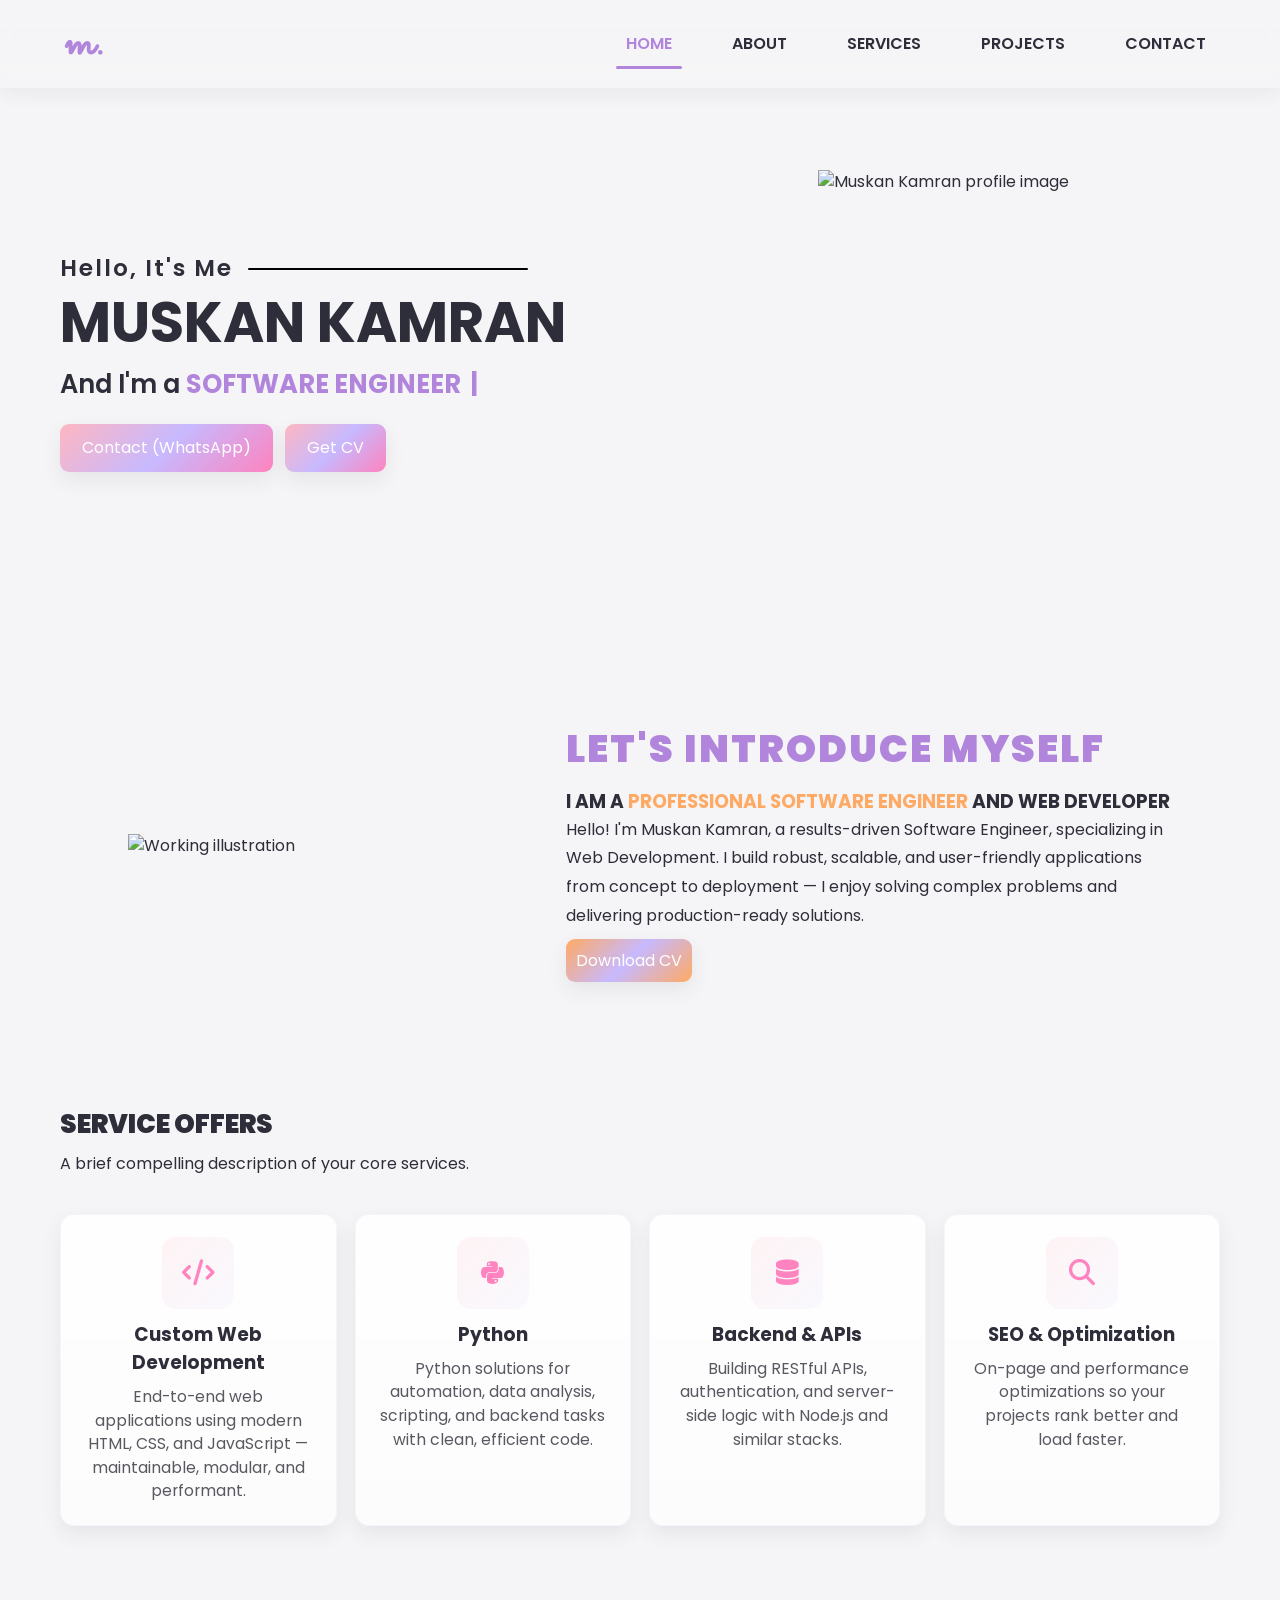
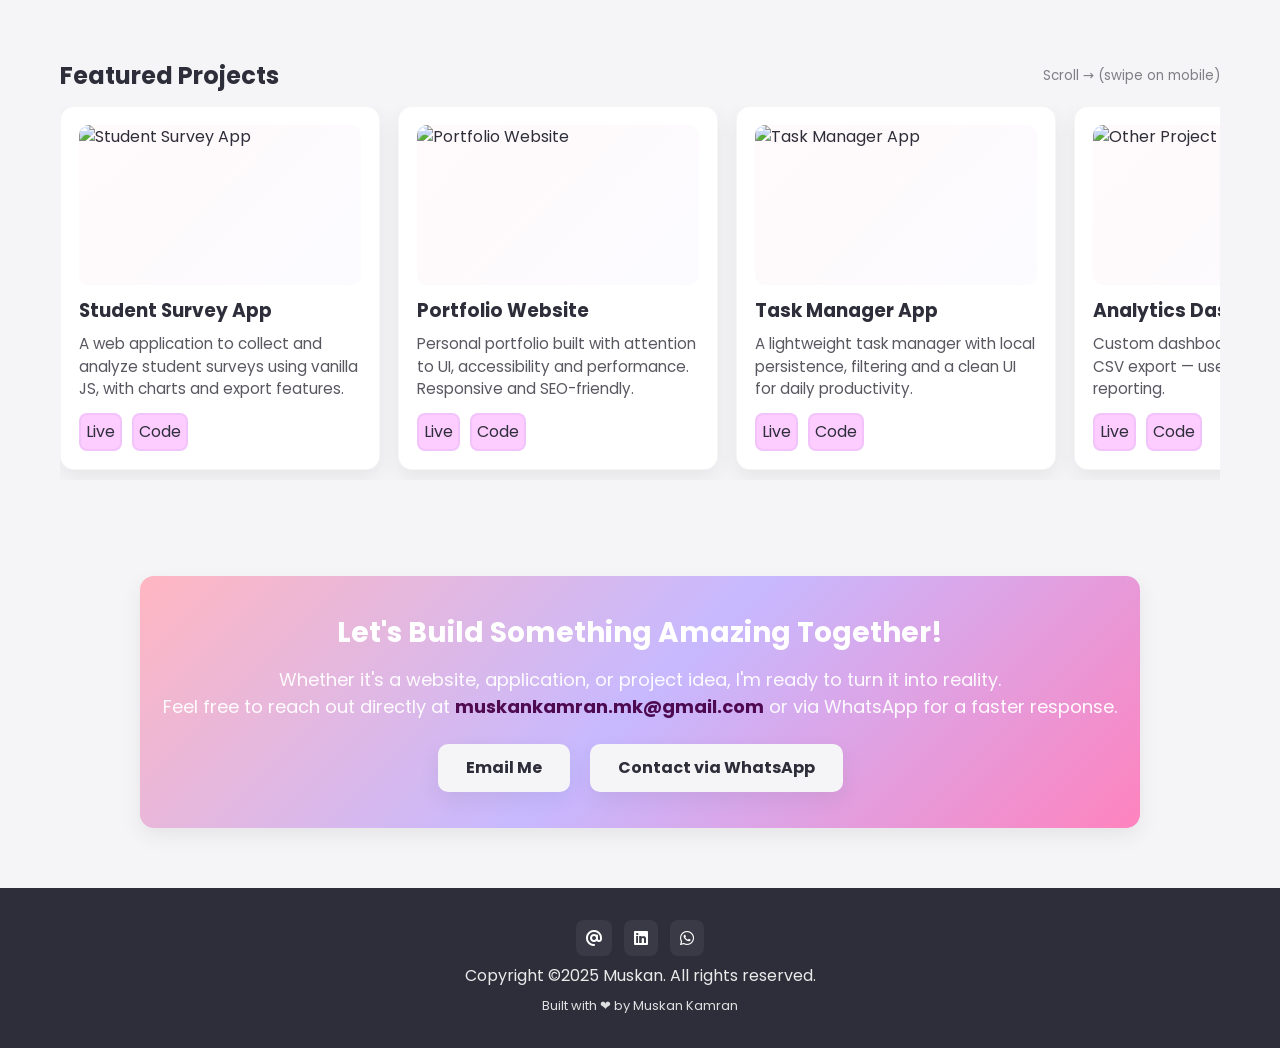
==== index.html @ 0348184c "New project added" ====
<!DOCTYPE html>
<html lang="en">
<head>
  <meta charset="utf-8" />
  <meta name="viewport" content="width=device-width,initial-scale=1" />
  <title>Muskan Kamran — Software Engineer</title>
  <link rel="stylesheet" href="styles.css">
  <link rel="icon" type="image/x-icon" href="images/web-app-manifest-512x512.png">


  <!-- Fonts -->
  <link href="https://fonts.googleapis.com/css2?family=Poppins:wght@300;400;600;700;800&family=Sacramento&display=swap" rel="stylesheet">

  <!-- Icons -->
  <link rel="stylesheet" href="https://cdnjs.cloudflare.com/ajax/libs/font-awesome/6.4.0/css/all.min.css" integrity="sha512-..." crossorigin="anonymous" referrerpolicy="no-referrer" />

</head>
<body>

 <!-- NAV -->
<header class="nav" aria-label="Main navigation">
  <div class="nav-inner">

    <!-- LEFT SIDE: LOGO -->
    <div class="brand">
      <div class="logo">m.</div>
    </div>

    <!-- RIGHT SIDE: NAV LINKS + HAMBURGER -->
    <div class="right-nav">
      <nav class="nav-links" role="navigation" aria-label="Primary">
        <a href="#home">HOME</a>
        <a href="#about">ABOUT</a>
        <a href="#services">SERVICES</a>
        <a href="#projects">PROJECTS</a>
        <a href="#contact">CONTACT</a>
      </nav>

      <!-- HAMBURGER ONLY SHOWS ON MOBILE -->
      <button class="hamburger" id="hamburger" aria-label="Open menu">
        <i class="fa fa-bars"></i>
      </button>
    </div>

  </div>

  <!-- MOBILE MENU -->
  <div class="mobile-menu" id="mobileMenu" aria-hidden="true">
    <a href="#home">Home</a>
    <a href="#about">About</a>
    <a href="#services">Services</a>
    <a href="#projects">Projects</a>
    <a href="#contact">Contact</a>
  </div>
</header>

  <!-- HERO -->
  <main>
    <section id="home" class="hero" aria-label="Hero">
      <div class="hero-left">
        <p class="lead hero-hello">
        Hello, It's Me
        <span class="inline-line"></span>
        </p>
        <h1 class="reveal">MUSKAN KAMRAN</h1>
        <p class="role reveal">
          And I'm a  <span id="typing"></span>
          <span class="cursor">|</span>
        </p>
        <div class="hero-actions reveal">
          <a id="hireDesktop" class="btn btn-primary" href="#" target="_blank" rel="noopener">Contact (WhatsApp)</a>
          <a class="btn btn-primary" href="images/Muskan Kamran CV-P.pdf" download>Get CV</a>
        </div>
      </div>

      <div class="hero-right">
        <figure class="profile-wrap reveal" role="img" aria-label="Profile">
          <!-- Replace this with your actual picture file -->
          <img id="profileImg" src="images/Girl working with laptop.PNG" alt="Muskan Kamran profile image">
        </figure>
      </div>
    </section>

    <!-- ABOUT -->
    <section id="about" class="about" aria-label="About me">
      <div class="about-img hidden-left">
        <img class="about-portrait reveal hero-right" src="images/vecteezy_png-3d-render-of-a-woman-working-on-a-laptop-against_67218466.png" alt="Working illustration">
      </div>

      <div class="about-text hidden-right">
        <div class="section-tag reveal">LET'S INTRODUCE MYSELF</div>
        <h3 class="reveal">I AM A <span style="color:var(--peach)">PROFESSIONAL SOFTWARE ENGINEER</span> AND WEB DEVELOPER</h3>
        <p class="reveal">
          Hello! I'm Muskan Kamran, a results-driven Software Engineer, specializing in Web Development.
          I build robust, scalable, and user-friendly applications from concept to deployment — I enjoy solving complex problems and delivering production-ready solutions.
        </p>
        <div style="margin-top:18px" class="reveal">
          <a class="btn btn-primary btn-primary-a" href="images/Muskan Kamran CV-P.pdf" download>Download CV</a>
        </div>
      </div>
    </section>

    <!-- SERVICES -->
    <section id="services" class="services" aria-label="Services">
      <div style="display:flex;align-items:center;justify-content:space-between;gap:12px">
        <div>
          <div class="section-title">SERVICE OFFERS</div>
          <div class="section-sub">A brief compelling description of your core services.</div>
        </div>
      </div>

      <div class="services-grid" style="margin-top:18px;">
        <div class="service-card reveal">
          <div class="service-icon"><i class="fa fa-code"></i></div>
          <h3>Custom Web Development</h3>
          <p>End-to-end web applications using modern HTML, CSS, and JavaScript — maintainable, modular, and performant.</p>
        </div>

        <div class="service-card reveal">
          <div class="service-icon"><i class="fa-brands fa-python"></i></div>
          <h3>Python</h3>
          <p>Python solutions for automation, data analysis, scripting, and backend tasks with clean, efficient code.</p>
        </div>

        <div class="service-card reveal">
          <div class="service-icon"><i class="fa fa-database"></i></div>
          <h3>Backend & APIs</h3>
          <p>Building RESTful APIs, authentication, and server-side logic with Node.js and similar stacks.</p>
        </div>

        <div class="service-card reveal">
          <div class="service-icon"><i class="fa fa-search"></i></div>
          <h3>SEO & Optimization</h3>
          <p>On-page and performance optimizations so your projects rank better and load faster.</p>
        </div>
      </div>
    </section>

    <!-- PROJECTS (Horizontal scroll) -->
    <section id="projects" class="projects" aria-label="Projects">
      <div class="heading-row">
        <h2>Featured Projects</h2>
        <div style="display:flex;gap:10px;align-items:center">
          <small style="color:rgba(46,46,58,0.6)">Scroll → (swipe on mobile)</small>
        </div>
      </div>

      <div class="projects-track" id="projectsTrack" aria-live="polite">
        <!-- Project 1 -->
        <article class="project-card reveal">
          <div class="thumb"><img src="images/project1.png" alt="Student Survey App"></div>
          <h3>Student Survey App</h3>
          <p>A web application to collect and analyze student surveys using vanilla JS, with charts and export features.</p>
          <div class="project-links">
            <a class="btn-outline" href="#" aria-label="View live demo">Live</a>
            <a class="btn-outline" href="#" aria-label="View source on GitHub">Code</a>
          </div>
        </article>

        <!-- Project 2 -->
        <article class="project-card reveal">
          <div class="thumb"><img src="images/project2.png" alt="Portfolio Website"></div>
          <h3>Portfolio Website</h3>
          <p>Personal portfolio built with attention to UI, accessibility and performance. Responsive and SEO-friendly.</p>
          <div class="project-links">
            <a class="btn-outline" href="#">Live</a>
            <a class="btn-outline" href="#">Code</a>
          </div>
        </article>

        <!-- Project 3 -->
        <article class="project-card reveal">
          <div class="thumb"><img src="images/project3.png" alt="Task Manager App"></div>
          <h3>Task Manager App</h3>
          <p>A lightweight task manager with local persistence, filtering and a clean UI for daily productivity.</p>
          <div class="project-links">
            <a class="btn-outline" href="#">Live</a>
            <a class="btn-outline" href="#">Code</a>
          </div>
        </article>

        <!-- Project 4 (example) -->
        <article class="project-card reveal">
          <div class="thumb"><img src="images/project4.png" alt="Other Project"></div>
          <h3>Analytics Dashboard</h3>
          <p>Custom dashboard with charts and CSV export — used for insights and reporting.</p>
          <div class="project-links">
            <a class="btn-outline" href="#">Live</a>
            <a class="btn-outline" href="#">Code</a>
          </div>
        </article>

        <!-- Project 5 (example) -->
        <article class="project-card reveal">
          <div class="thumb"><img src="images/project4.png" alt="Other Project"></div>
          <h3>Age Calculator</h3>
          <p>Shows your age </p>
          <div class="project-links">
            <a class="btn-outline" href="#">Live</a>
            <a class="btn-outline" href="#">Code</a>
          </div>
        </article>
      </div>
    </section>

    <section id="contact" class="contact-cta" aria-label="Contact">
    <div style="max-width:1000px; margin:60px auto; padding:36px 20px; background:var(--primary-gradient); border-radius:14px; color:white; text-align:center; box-shadow:var(--card-shadow);">
        
        <h3>Let's Build Something Amazing Together!</h3>
        <p>Whether it's a website, application, or project idea, I'm ready to turn it into reality.</p>
        <p>Feel free to reach out directly at <span style="color: rgb(72, 1, 72);"><strong>muskankamran.mk@gmail.com</strong></span> or via WhatsApp for a faster response.</p>
        
        <div style="margin-top:24px; display:flex; justify-content:center; gap:20px; flex-wrap:wrap;">
        <a href="mailto:muskankamran.mk@gmail.com" class="btn btn-secondary">Email Me</a>
        <a id="whatsapp-link" href="#" target="_blank" class="btn btn-secondary">Contact via WhatsApp</a>
        </div>
        
    </div>
    </section>

  </main>

  <!-- FOOTER -->
  <footer>
    <div class="socials">
      <a href="mailto:muskankamran.mk@gmail.com" aria-label="Email"><i class="fa-solid fa-at"></i></i></a>
      <a href="https://www.linkedin.com/in/muskan-kamran-891720352" aria-label="Linkedin"><i class="fa-brands fa-linkedin"></i></a>
      <a  id="footerWhatsapp" href="#" target="_blank"  aria-label="WhatsApp"><i class="fa-brands fa-whatsapp"></i></a>
    </div>
    <div style="opacity:0.9;margin-bottom:8px">Copyright ©2025 Muskan. All rights reserved.</div>
    <div style="font-size:13px;opacity:0.85">Built with ❤️ by Muskan Kamran</div>
  </footer>
<script src="script.js"></script>
</body>
</html>
---- styles.css ----
/* =========================
     Dreamy Elegance Palette
     ========================= */
  :root{
    --smoke-white: #F5F5F7;
    --lavender-mist: #C7B9FF;
    --pink-blush: #FFB6C1;
    --peach-glow: #fe83be;
    --peach: #ffaa64;
    --midnight-charcoal: #2E2E3A;
    --lilac-bloom: #B185DB;
    --primary-gradient: linear-gradient(135deg, var(--pink-blush) 0%, var(--lavender-mist) 50%, var(--peach-glow) 100%);
    --secondary-gradient: linear-gradient(135deg, var(--peach) 0%, var(--lavender-mist) 50%, var(--peach) 100%);
    --glass-bg: rgba(255,255,255,0.6);
    --card-shadow: 0 8px 20px rgba(46,46,58,0.08);
  }

  /* =========================
     Global
     ========================= */
*{
  box-sizing:border-box;
  margin:0;
  padding:0;
}

html{
  scroll-behavior:smooth;
  scroll-padding-top: 90px; /* jitni height  navbar ki hai */
}

body{
    font-family:'Poppins',system-ui,-apple-system,Segoe UI,Roboto,"Helvetica Neue",Arial;
    background:var(--smoke-white);
    color:var(--midnight-charcoal);
    -webkit-font-smoothing:antialiased;
    -moz-osx-font-smoothing:grayscale;
    line-height:1.5;
}

a{
    color:inherit;
    text-decoration:none;
}

img{
    max-width:100%;
    display:block;
}

/* =========================
    NAVBAR
   ========================= */
.nav {
    position:sticky;
    top:0;
    z-index:999;
    backdrop-filter: blur(6px);
    background: linear-gradient(180deg, rgba(245,245,247,0.88) 0%, rgba(245,245,247,0.70) 100%);
    box-shadow: 0 6px 18px rgba(46,46,58,0.06);
}

.nav-inner {
  display: flex;
  justify-content: space-between; /* Logo left, nav right */
  align-items: center;
  padding: 20px 5%;
 }

.right-nav {
  display: flex;
  align-items: center;
  gap: 25px;
}

/* Desktop Links */
.nav-links a {
  margin-left: 20px;
  text-decoration: none;
  font-weight: 600;
  color: var(--midnight-charcoal);
}

/* Hide hamburger on desktop */
.hamburger {
  display: none;
  background: none;
  border: none;
  font-size: 26px;
}

/* Responsive */
@media (max-width: 768px) {
  .nav-links {
    display: none;  /* Hide nav links on mobile */
  }

  .hamburger {
    display: block; /* Show hamburger */
  }
}
  .brand{
    display:flex;align-items:center;gap:12px;
  }
  .logo{
    font-family:'Sacramento',cursive;
    color:var(--lilac-bloom);
    line-height:1;
    font-weight: bold;
    font-size: 3rem;
  }

  .nav-links{
    display:flex;
    gap:20px;
    align-items:center;
}
  .nav-links a{
    font-weight:600;
    color:var(--midnight-charcoal);
    padding:8px 10px;
    border-radius:8px;
    transition:all .18s
}
  .nav-links a:hover{
    color:var(--lilac-bloom);
    background:rgba(177,133,219,0.06)
}
  .cta-btn{
    padding:8px 14px;
    border-radius:12px;
    background:var(--primary-gradient);
    color:white;
    font-weight:700;
    box-shadow:0 8px 20px rgba(177,133,219,0.12);
}
  .hamburger{
    display:none;
    border:none;
    background:none;
    font-size:20px;
    color:var(--midnight-charcoal);
}

/* ACTIVE link (text color) */
.nav-links a.active {
  color: var(--lilac-bloom);
  position: relative;
}

/* ACTIVE underline (smooth left → right) */
.nav-links a.active::after {
  content: "";
  position: absolute;
  left: 0;
  bottom: -5px;
  height: 3px;
  width: 0%;                 /* start underline from 0 (important!) */
  background: var(--lilac-bloom);
  border-radius: 10px;
  animation: slideUnderline 0.35s ease forwards;
}

/* Keyframes for smooth underline expansion */
@keyframes slideUnderline {
  from { width: 0%; }
  to { width: 100%; }
}


  /* =========================
     HERO SECTION
     ========================= */
  .hero{
    max-width:1200px;
    margin:28px auto;
    padding:36px 20px;
    display:grid;
    grid-template-columns:1fr 420px;
    gap:36px;
    align-items:center;
  }

  .hero-hello {
  font-family: 'Poppins', sans-serif;
  font-weight: 600;
  font-size: clamp(30px, 6vw, 44px);
  display: flex;
  align-items: center; /* text & line same baseline */
  gap: 15px;           /* text aur line ke beech space */
  font-size: 1.8vw;
}

.inline-line {
  width: 280px; /* default desktop width */
  height: 2px;
  background-color: black;
  border-radius: 2px;
}

/* Tablet (768px – 1024px) */
@media (max-width: 1024px) {
  .inline-line {
    width: 200px;
  }
}

/* Mobile (less than 768px) */
@media (max-width: 768px) {
  .hero-hello {
    gap: 10px; /* reduce gap on small screens */
  }
  .inline-line {
    width: 100px; /* smaller line for mobile */
  }
}

/* Typing Animation */
.role{
  font-size: 2vw;
}

#typing {
  font-weight: 700;
  color: var(--lilac-bloom);
}

.cursor {
  display: inline-block;
  animation: blink 0.7s infinite;
  font-weight: 700;
  margin-left: 3px;
  color: var(--lilac-bloom);
}

@keyframes blink {
  0%, 50% { opacity: 1; }
  51%, 100% { opacity: 0; }
}


.hero-left{
    margin-top: -17px;
}

  .hero-left p.lead{
    font-weight:600;
    letter-spacing:2px;
    margin-bottom:8px;
    
}

  .hero-left h1{
    font-size:clamp(30px,6vw,56px);
    line-height:1.02;
    margin-bottom:14px;
}
  .hero-left p.role{
    color:var(--midnight-charcoal);
    font-weight:600;
    margin-bottom:20px
}
  .hero-actions{
    display:flex;
    gap:12px;
    flex-wrap:wrap;
}
  .hero .btn{
    padding:12px 22px;
    cursor:pointer;
    transition: transform 0.3s ease, box-shadow 0.3s ease, background 0.3s ease;
}
  .btn-primary{
    background:var(--primary-gradient);
    color:white;
    box-shadow:var(--card-shadow);
    padding: 10px;
    border-radius: 9px;
    transition: transform 0.3s ease, box-shadow 0.3s ease, background 0.3s ease;
}

.btn-primary:hover{
  transform: translateY(-3px);
  box-shadow: 0 8px 20px rgba(177, 133, 219, 0.4);
}

.btn-secondary{
    background:var(--smoke-white);
    color:var(--midnight-charcoal);
    box-shadow:var(--card-shadow);
    padding: 10px;
    border-radius: 9px;
}

.btn-secondary:hover{
    background:rgb(230, 209, 249);
}

.btn-primary-a{
    background:var(--secondary-gradient);
}

  .btn-outline{
    background: #fcb9ffb5;
    border: 2px solid rgba(177, 133, 219, 0.14);
    color: var(--midnight-charcoal);
    padding: 5px;
    border-radius: 8px;
}

  .hero-right{
    border-radius:18px;
    padding:18px;

  }
  .profile-wrap{
    width:450px;
    height:400px;
    overflow:hidden;

}
  .profile-wrap img{
    width:100%;
    height:100%;
    object-fit:cover;
    display:block;
    transition:transform .6s ease;
}

  .profile-wrap:hover img{
    transform:scale(1.03)
}

/* Initial Hidden State */
.hero-left, .hero-right {
  opacity: 0;
  transition: all 0.9s ease;
}

/* TEXT left se slide */
.hero-left {
  transform: translateX(-70px);
}

/* IMAGE right se slide */
.hero-right {
  transform: translateX(70px);
}

/* Visible State */
.show-hero-left {
  opacity: 1;
  transform: translateX(0);
}

.show-hero-right {
  opacity: 1;
  transform: translateX(0);
}


  /* =========================
     ABOUT
     ========================= */
  .about{
    max-width:1100px;
    margin:60px auto;
    padding:36px 20px;
    display:grid;
    grid-template-columns:420px 1fr;
    gap:36px;
    align-items:center;
  }

  .about .section-tag{
    color:var(--lilac-bloom);
    font-weight:900;
    font-size: 3vw;
    letter-spacing:2px;
    margin-bottom:10px
}
  .about h2{
    font-size:28px;
    margin-bottom:16px
}
  .about p{
    color:var(--midnight-charcoal);
    line-height:1.8
}

.hidden-left,
.hidden-right {
    opacity: 0;
    transition: all 0.8s ease;
}

.hidden-left {
    transform: translateX(-60px);
}

.hidden-right {
    transform: translateX(60px);
}

.show {
    opacity: 1;
    transform: translateX(0);
}


  /* =========================
     SERVICES (Soft pastel cards)
     ========================= */
  .services{
    max-width:1200px;
    margin:60px auto;
    padding:36px 20px;
  }

  .services .section-title{
    font-size:26px;
    font-weight: 900;
    margin-bottom:8px;
  }
  .services .section-sub{color:var(--midnight-charcoal);margin-bottom:20px}

  .services-grid{
    display:grid;grid-template-columns:repeat(4,1fr);gap:18px;
  }

  .service-card{
    background:linear-gradient(180deg, rgba(255,255,255,0.9), rgba(255,255,255,0.7));
    border-radius:14px;
    padding:22px;
    text-align:center;
    box-shadow:var(--card-shadow);
    transition:transform .28s,box-shadow .28s;
    border:1px solid rgba(177,133,219,0.08);
    cursor: pointer;
  }

  /* Hover Effect */
.service-card:hover {
  background-color: var(--peach-glow); /* thora lilac shade */
  transform: translateY(-5px);
  box-shadow: 0 10px 20px rgba(0,0,0,0.1);
}

  .service-icon{
    display:inline-flex;
    align-items:center;
    justify-content:center;
    width:72px;
    height:72px;
    border-radius:14px;
    margin-bottom:12px;
    background:linear-gradient(135deg, rgba(255,182,193,0.15), rgba(193,188,255,0.08));
    color:var(--peach-glow);font-size:26px;
  }
  .service-card h3{margin-bottom:8px;color:var(--midnight-charcoal)}
  .service-card p{font-size:0.98rem;color:rgba(46,46,58,0.8)}
  .service-card:hover{transform:translateY(-8px);box-shadow:0 20px 40px rgba(46,46,58,0.08)}

  /* =========================
     PROJECTS — Horizontal Scroll (Style B)
     ========================= */
  .projects{
    max-width:1200px;margin:60px auto;padding:36px 20px;
  }
  .projects .heading-row{display:flex;align-items:center;justify-content:space-between;margin-bottom:12px;gap:16px}
  .projects .heading-row h2{font-size:24px}
  .projects-track{
    display:flex;gap:18px;overflow-x:auto;padding-bottom:10px;scroll-snap-type:x mandatory;-webkit-overflow-scrolling:touch;
  }
  .project-card{
    min-width:320px;flex:0 0 320px;background:white;border-radius:14px;padding:18px;box-shadow:var(--card-shadow);scroll-snap-align:center;border:1px solid rgba(46,46,58,0.04);
    transition:transform .25s;
  }
  .project-card:hover{transform:translateY(-8px)}
  .project-card .thumb{height:160px;border-radius:10px;overflow:hidden;margin-bottom:12px;background:linear-gradient(135deg, rgba(255,182,193,0.08), rgba(193,188,255,0.06))}
  .project-card h3{margin-bottom:8px}
  .project-card p{font-size:0.95rem;color:rgba(46,46,58,0.8)}
  .project-links{margin-top:12px;display:flex;gap:10px;align-items:center}

  /* scroll bar styling for desktop */
  .projects-track::-webkit-scrollbar{height:8px}
  .projects-track::-webkit-scrollbar-thumb{background:linear-gradient(90deg,var(--lilac-bloom),var(--peach-glow));border-radius:10px}

/*========================
Contact
=========================*/
.contact-cta h3 {
  font-size: clamp(22px, 3vw, 28px);
  font-weight: 700;
  margin-bottom: 12px;
}

.contact-cta p {
  font-size: clamp(14px, 2.5vw, 18px);
  opacity: 0.95;
}

.contact-cta .btn {
  padding: 12px 28px;
  font-weight: 700;
  border-radius: 10px;
  transition: transform 0.3s ease, box-shadow 0.3s ease;
}

.contact-cta .btn:hover {
  transform: translateY(-3px);
  box-shadow: 0 8px 20px rgba(177, 133, 219, 0.4);
}

/* Responsive adjustments */
@media (max-width:768px){
  .contact-cta h3{font-size:clamp(20px,4vw,24px)}
  .contact-cta p{font-size:clamp(12px,4vw,16px)}
}


  /* =========================
     FOOTER
     ========================= */
  footer{
    margin-top:50px;
    background:var(--midnight-charcoal);
    color:white;
    padding:32px 20px;
    text-align:center
}
  .socials{
    display:flex;
    gap:12px;
    justify-content:center;
    margin-bottom:8px;
}
  .socials a{
    color:white;
    padding:10px;
    border-radius:8px;
    background:rgba(255,255,255,0.06);
    display:inline-flex;
    align-items:center;
    justify-content:center;
    transition: all 0.3s ease; /* smooth hover transition */
}
  .socials a:hover{
      background: rgba(177, 133, 219, 0.8); /* lilac glow on hover */
      transform: scale(1.1); /* slight pop effect */
      color: white; /* ensure icon color stays visible */
  }

  /* =========================
     Animations helper (initial hidden states)
     ========================= */
  .reveal{opacity:0;transform:translateY(12px);transition:all .7s cubic-bezier(.2,.9,.3,1)}
  .reveal.show{opacity:1;transform:none}

  /* =========================
     Responsive Breakpoints
     ========================= */
  @media (max-width:1024px){
    .hero{grid-template-columns:1fr 340px;padding:28px 18px}
    .about{grid-template-columns:360px 1fr;padding:28px 18px}
    .services-grid{grid-template-columns:repeat(2,1fr)}
  }

  @media (max-width:720px){
    .nav-inner{padding:10px 16px}
    .nav-links{display:none}
    .hamburger{display:inline-flex}
    .hero{grid-template-columns:1fr;padding:20px;gap:18px;height:auto}
    .hero-right{display:flex;justify-content:center}
    .profile-wrap{width:260px;height:260px}
    .about{grid-template-columns:1fr;padding:20px;gap:18px}
    .services-grid{grid-template-columns:1fr}
    .projects-track{padding-bottom:18px}
  }

  /* small mobile tweak */
  @media (max-width:420px){
    .profile-wrap{width:220px;height:220px}
    .project-card{min-width:280px;flex:0 0 280px}
    .hero-left h1{font-size:24px}
    #about img{display: none;}
  }

  /* Mobile menu active state (JS toggles) */
  .mobile-menu{position:fixed;inset:70px 16px auto 16px;background:white;border-radius:12px;padding:14px;box-shadow:0 20px 60px rgba(46,46,58,0.12);display:none;flex-direction:column;gap:10px}
  .mobile-menu.show{display:flex}
  .mobile-menu a{font-weight:700;color:var(--midnight-charcoal);padding:8px 10px;border-radius:8px}
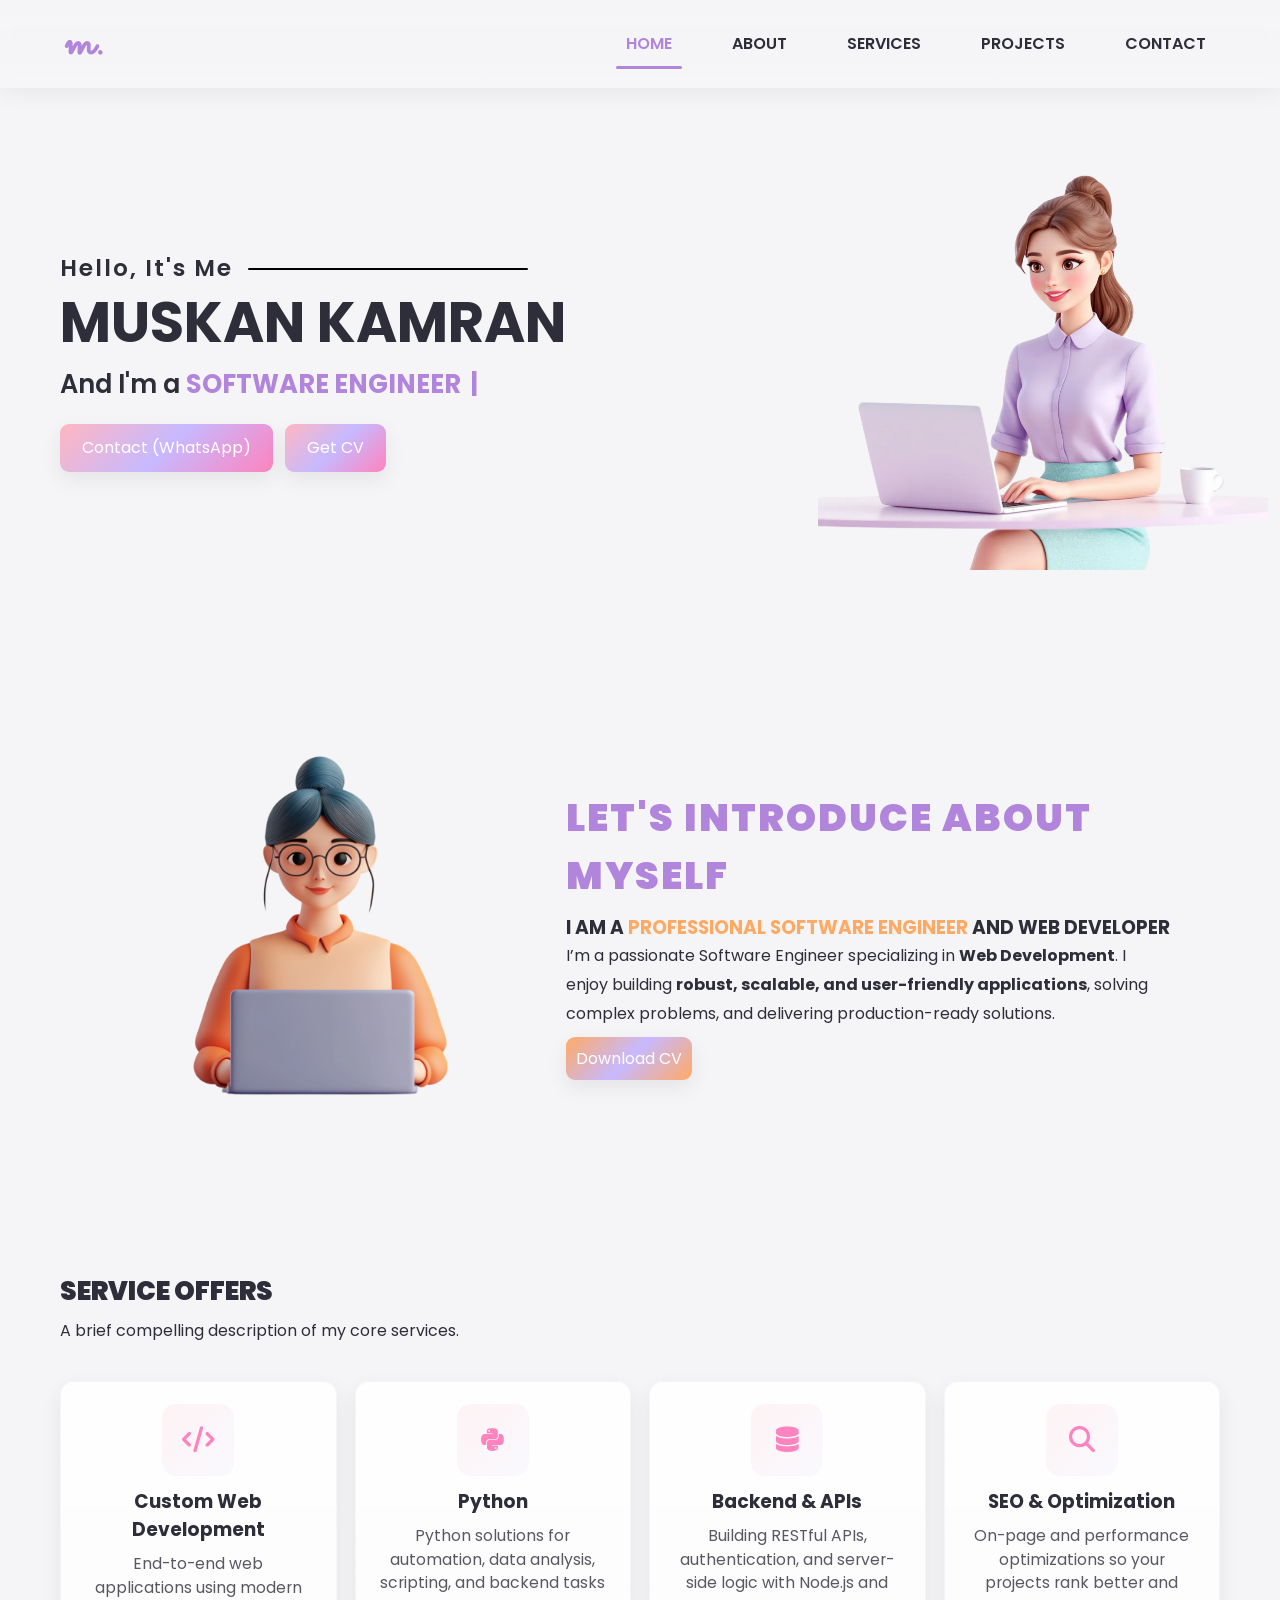
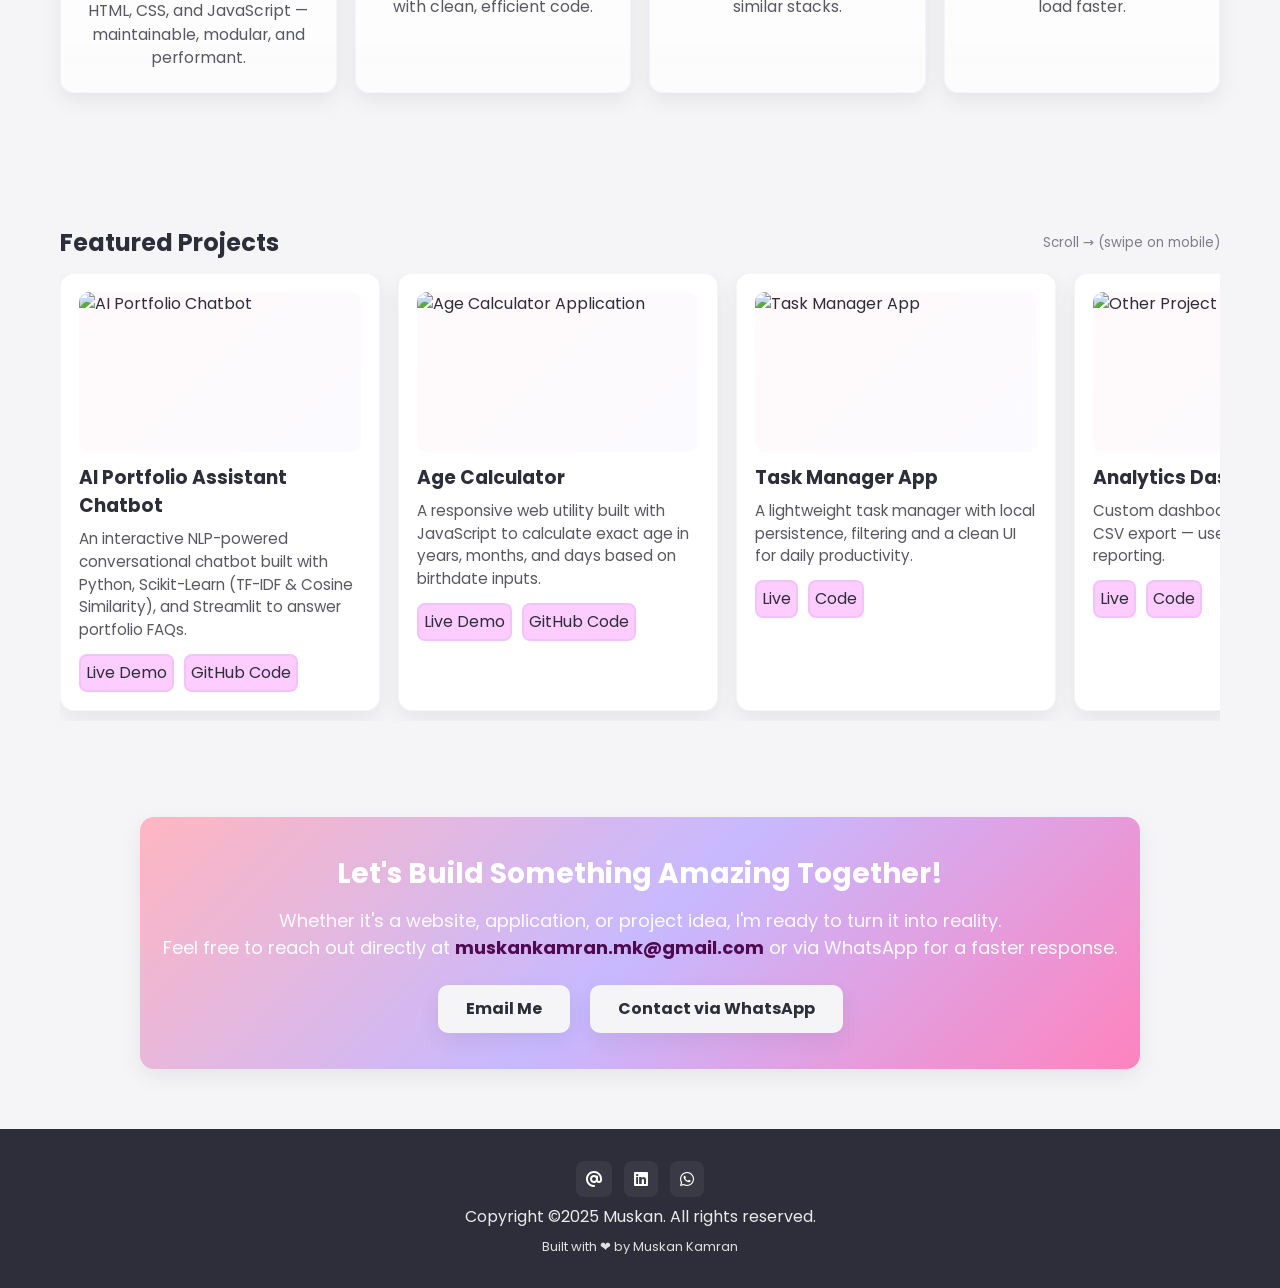
==== commit aa7626ca: "Add AI Chatbot and Age Calculator projects to portfolio" ====
--- a/index.html
+++ b/index.html
@@ -1,235 +1,237 @@
-<!DOCTYPE html>
-<html lang="en">
-<head>
-  <meta charset="utf-8" />
-  <meta name="viewport" content="width=device-width,initial-scale=1" />
-  <title>Muskan Kamran — Software Engineer</title>
-  <link rel="stylesheet" href="styles.css">
-  <link rel="icon" type="image/x-icon" href="images/web-app-manifest-512x512.png">
-
-
-  <!-- Fonts -->
-  <link href="https://fonts.googleapis.com/css2?family=Poppins:wght@300;400;600;700;800&family=Sacramento&display=swap" rel="stylesheet">
-
-  <!-- Icons -->
-  <link rel="stylesheet" href="https://cdnjs.cloudflare.com/ajax/libs/font-awesome/6.4.0/css/all.min.css" integrity="sha512-..." crossorigin="anonymous" referrerpolicy="no-referrer" />
-
-</head>
-<body>
-
- <!-- NAV -->
-<header class="nav" aria-label="Main navigation">
-  <div class="nav-inner">
-
-    <!-- LEFT SIDE: LOGO -->
-    <div class="brand">
-      <div class="logo">m.</div>
-    </div>
-
-    <!-- RIGHT SIDE: NAV LINKS + HAMBURGER -->
-    <div class="right-nav">
-      <nav class="nav-links" role="navigation" aria-label="Primary">
-        <a href="#home">HOME</a>
-        <a href="#about">ABOUT</a>
-        <a href="#services">SERVICES</a>
-        <a href="#projects">PROJECTS</a>
-        <a href="#contact">CONTACT</a>
-      </nav>
-
-      <!-- HAMBURGER ONLY SHOWS ON MOBILE -->
-      <button class="hamburger" id="hamburger" aria-label="Open menu">
-        <i class="fa fa-bars"></i>
-      </button>
-    </div>
-
-  </div>
-
-  <!-- MOBILE MENU -->
-  <div class="mobile-menu" id="mobileMenu" aria-hidden="true">
-    <a href="#home">Home</a>
-    <a href="#about">About</a>
-    <a href="#services">Services</a>
-    <a href="#projects">Projects</a>
-    <a href="#contact">Contact</a>
-  </div>
-</header>
-
-  <!-- HERO -->
-  <main>
-    <section id="home" class="hero" aria-label="Hero">
-      <div class="hero-left">
-        <p class="lead hero-hello">
-        Hello, It's Me
-        <span class="inline-line"></span>
-        </p>
-        <h1 class="reveal">MUSKAN KAMRAN</h1>
-        <p class="role reveal">
-          And I'm a  <span id="typing"></span>
-          <span class="cursor">|</span>
-        </p>
-        <div class="hero-actions reveal">
-          <a id="hireDesktop" class="btn btn-primary" href="#" target="_blank" rel="noopener">Contact (WhatsApp)</a>
-          <a class="btn btn-primary" href="images/Muskan Kamran CV-P.pdf" download>Get CV</a>
-        </div>
-      </div>
-
-      <div class="hero-right">
-        <figure class="profile-wrap reveal" role="img" aria-label="Profile">
-          <!-- Replace this with your actual picture file -->
-          <img id="profileImg" src="images/Girl working with laptop.PNG" alt="Muskan Kamran profile image">
-        </figure>
-      </div>
-    </section>
-
-    <!-- ABOUT -->
-    <section id="about" class="about" aria-label="About me">
-      <div class="about-img hidden-left">
-        <img class="about-portrait reveal hero-right" src="images/vecteezy_png-3d-render-of-a-woman-working-on-a-laptop-against_67218466.png" alt="Working illustration">
-      </div>
-
-      <div class="about-text hidden-right">
-        <div class="section-tag reveal">LET'S INTRODUCE MYSELF</div>
-        <h3 class="reveal">I AM A <span style="color:var(--peach)">PROFESSIONAL SOFTWARE ENGINEER</span> AND WEB DEVELOPER</h3>
-        <p class="reveal">
-          Hello! I'm Muskan Kamran, a results-driven Software Engineer, specializing in Web Development.
-          I build robust, scalable, and user-friendly applications from concept to deployment — I enjoy solving complex problems and delivering production-ready solutions.
-        </p>
-        <div style="margin-top:18px" class="reveal">
-          <a class="btn btn-primary btn-primary-a" href="images/Muskan Kamran CV-P.pdf" download>Download CV</a>
-        </div>
-      </div>
-    </section>
-
-    <!-- SERVICES -->
-    <section id="services" class="services" aria-label="Services">
-      <div style="display:flex;align-items:center;justify-content:space-between;gap:12px">
-        <div>
-          <div class="section-title">SERVICE OFFERS</div>
-          <div class="section-sub">A brief compelling description of your core services.</div>
-        </div>
-      </div>
-
-      <div class="services-grid" style="margin-top:18px;">
-        <div class="service-card reveal">
-          <div class="service-icon"><i class="fa fa-code"></i></div>
-          <h3>Custom Web Development</h3>
-          <p>End-to-end web applications using modern HTML, CSS, and JavaScript — maintainable, modular, and performant.</p>
-        </div>
-
-        <div class="service-card reveal">
-          <div class="service-icon"><i class="fa-brands fa-python"></i></div>
-          <h3>Python</h3>
-          <p>Python solutions for automation, data analysis, scripting, and backend tasks with clean, efficient code.</p>
-        </div>
-
-        <div class="service-card reveal">
-          <div class="service-icon"><i class="fa fa-database"></i></div>
-          <h3>Backend & APIs</h3>
-          <p>Building RESTful APIs, authentication, and server-side logic with Node.js and similar stacks.</p>
-        </div>
-
-        <div class="service-card reveal">
-          <div class="service-icon"><i class="fa fa-search"></i></div>
-          <h3>SEO & Optimization</h3>
-          <p>On-page and performance optimizations so your projects rank better and load faster.</p>
-        </div>
-      </div>
-    </section>
-
-    <!-- PROJECTS (Horizontal scroll) -->
-    <section id="projects" class="projects" aria-label="Projects">
-      <div class="heading-row">
-        <h2>Featured Projects</h2>
-        <div style="display:flex;gap:10px;align-items:center">
-          <small style="color:rgba(46,46,58,0.6)">Scroll → (swipe on mobile)</small>
-        </div>
-      </div>
-
-      <div class="projects-track" id="projectsTrack" aria-live="polite">
-        <!-- Project 1 -->
-        <article class="project-card reveal">
-          <div class="thumb"><img src="images/project1.png" alt="Student Survey App"></div>
-          <h3>Student Survey App</h3>
-          <p>A web application to collect and analyze student surveys using vanilla JS, with charts and export features.</p>
-          <div class="project-links">
-            <a class="btn-outline" href="#" aria-label="View live demo">Live</a>
-            <a class="btn-outline" href="#" aria-label="View source on GitHub">Code</a>
-          </div>
-        </article>
-
-        <!-- Project 2 -->
-        <article class="project-card reveal">
-          <div class="thumb"><img src="images/project2.png" alt="Portfolio Website"></div>
-          <h3>Portfolio Website</h3>
-          <p>Personal portfolio built with attention to UI, accessibility and performance. Responsive and SEO-friendly.</p>
-          <div class="project-links">
-            <a class="btn-outline" href="#">Live</a>
-            <a class="btn-outline" href="#">Code</a>
-          </div>
-        </article>
-
-        <!-- Project 3 -->
-        <article class="project-card reveal">
-          <div class="thumb"><img src="images/project3.png" alt="Task Manager App"></div>
-          <h3>Task Manager App</h3>
-          <p>A lightweight task manager with local persistence, filtering and a clean UI for daily productivity.</p>
-          <div class="project-links">
-            <a class="btn-outline" href="#">Live</a>
-            <a class="btn-outline" href="#">Code</a>
-          </div>
-        </article>
-
-        <!-- Project 4 (example) -->
-        <article class="project-card reveal">
-          <div class="thumb"><img src="images/project4.png" alt="Other Project"></div>
-          <h3>Analytics Dashboard</h3>
-          <p>Custom dashboard with charts and CSV export — used for insights and reporting.</p>
-          <div class="project-links">
-            <a class="btn-outline" href="#">Live</a>
-            <a class="btn-outline" href="#">Code</a>
-          </div>
-        </article>
-
-        <!-- Project 5 (example) -->
-        <article class="project-card reveal">
-          <div class="thumb"><img src="images/project4.png" alt="Other Project"></div>
-          <h3>Age Calculator</h3>
-          <p>Shows your age </p>
-          <div class="project-links">
-            <a class="btn-outline" href="#">Live</a>
-            <a class="btn-outline" href="#">Code</a>
-          </div>
-        </article>
-      </div>
-    </section>
-
-    <section id="contact" class="contact-cta" aria-label="Contact">
-    <div style="max-width:1000px; margin:60px auto; padding:36px 20px; background:var(--primary-gradient); border-radius:14px; color:white; text-align:center; box-shadow:var(--card-shadow);">
-        
-        <h3>Let's Build Something Amazing Together!</h3>
-        <p>Whether it's a website, application, or project idea, I'm ready to turn it into reality.</p>
-        <p>Feel free to reach out directly at <span style="color: rgb(72, 1, 72);"><strong>muskankamran.mk@gmail.com</strong></span> or via WhatsApp for a faster response.</p>
-        
-        <div style="margin-top:24px; display:flex; justify-content:center; gap:20px; flex-wrap:wrap;">
-        <a href="mailto:muskankamran.mk@gmail.com" class="btn btn-secondary">Email Me</a>
-        <a id="whatsapp-link" href="#" target="_blank" class="btn btn-secondary">Contact via WhatsApp</a>
-        </div>
-        
-    </div>
-    </section>
-
-  </main>
-
-  <!-- FOOTER -->
-  <footer>
-    <div class="socials">
-      <a href="mailto:muskankamran.mk@gmail.com" aria-label="Email"><i class="fa-solid fa-at"></i></i></a>
-      <a href="https://www.linkedin.com/in/muskan-kamran-891720352" aria-label="Linkedin"><i class="fa-brands fa-linkedin"></i></a>
-      <a  id="footerWhatsapp" href="#" target="_blank"  aria-label="WhatsApp"><i class="fa-brands fa-whatsapp"></i></a>
-    </div>
-    <div style="opacity:0.9;margin-bottom:8px">Copyright ©2025 Muskan. All rights reserved.</div>
-    <div style="font-size:13px;opacity:0.85">Built with ❤️ by Muskan Kamran</div>
-  </footer>
-<script src="script.js"></script>
-</body>
-</html>
+<!DOCTYPE html>
+<html lang="en">
+<head>
+  <meta charset="utf-8" />
+  <meta name="viewport" content="width=device-width,initial-scale=1" />
+  <title>Muskan Kamran — Software Engineer</title>
+  <link rel="stylesheet" href="styles.css">
+  <link rel="icon" type="image/x-icon" href="images/web-app-manifest-512x512.png">
+
+
+  <!-- Fonts -->
+  <link href="https://fonts.googleapis.com/css2?family=Poppins:wght@300;400;600;700;800&family=Sacramento&display=swap" rel="stylesheet">
+
+  <!-- Icons -->
+  <link rel="stylesheet" href="https://cdnjs.cloudflare.com/ajax/libs/font-awesome/6.4.0/css/all.min.css" integrity="sha512-..." crossorigin="anonymous" referrerpolicy="no-referrer" />
+
+</head>
+<body>
+
+ <!-- NAV -->
+<header class="nav" aria-label="Main navigation">
+  <div class="nav-inner">
+
+    <!-- LEFT SIDE: LOGO -->
+    <div class="brand">
+      <div class="logo">m.</div>
+    </div>
+
+    <!-- RIGHT SIDE: NAV LINKS + HAMBURGER -->
+    <div class="right-nav">
+      <nav class="nav-links" role="navigation" aria-label="Primary">
+        <a href="#home">HOME</a>
+        <a href="#about">ABOUT</a>
+        <a href="#services">SERVICES</a>
+        <a href="#projects">PROJECTS</a>
+        <a href="#contact">CONTACT</a>
+      </nav>
+
+      <!-- HAMBURGER ONLY SHOWS ON MOBILE -->
+      <button class="hamburger" id="hamburger" aria-label="Open menu">
+        <i class="fa fa-bars"></i>
+      </button>
+    </div>
+
+  </div>
+
+  <!-- MOBILE MENU -->
+  <div class="mobile-menu" id="mobileMenu" aria-hidden="true">
+    <a href="#home">Home</a>
+    <a href="#about">About</a>
+    <a href="#services">Services</a>
+    <a href="#projects">Projects</a>
+    <a href="#contact">Contact</a>
+  </div>
+</header>
+
+  <!-- HERO -->
+  <main>
+    <section id="home" class="hero" aria-label="Hero">
+      <div class="hero-left">
+        <p class="lead hero-hello">
+        Hello, It's Me
+        <span class="inline-line"></span>
+        </p>
+        <h1 class="reveal">MUSKAN KAMRAN</h1>
+        <p class="role reveal">
+          And I'm a  <span id="typing"></span>
+          <span class="cursor">|</span>
+        </p>
+        <div class="hero-actions reveal">
+          <a id="hireDesktop" class="btn btn-primary" href="#" target="_blank" rel="noopener">Contact (WhatsApp)</a>
+          <a class="btn btn-primary" href="images/Muskan Kamran CV-P.pdf" download>Get CV</a>
+        </div>
+      </div>
+
+      <div class="hero-right">
+        <figure class="profile-wrap reveal" role="img" aria-label="Profile">
+          <!-- Replace this with your actual picture file -->
+          <img id="profileImg" src="images/Girl working with laptop.PNG" alt="Muskan Kamran profile image">
+        </figure>
+      </div>
+    </section>
+
+    <!-- ABOUT -->
+    <section id="about" class="about" aria-label="About me">
+      <div class="about-img hidden-left">
+        <img class="about-portrait reveal hero-right" src="images/vecteezy_png-3d-render-of-a-woman-working-on-a-laptop-against_67218466.png" alt="Working illustration">
+      </div>
+
+      <div class="about-text hidden-right">
+        <div class="section-tag reveal">LET'S INTRODUCE ABOUT MYSELF</div>
+        <h3 class="reveal">I AM A <span style="color:var(--peach)">PROFESSIONAL SOFTWARE ENGINEER</span> AND WEB DEVELOPER</h3>
+        <p class="reveal">
+          I’m a passionate Software Engineer specializing in <strong>Web Development</strong>. I enjoy building <strong>robust, scalable, and user-friendly applications</strong>, solving complex problems, and delivering production-ready solutions.
+        </p>
+        </p>
+        <div style="margin-top:18px" class="reveal">
+          <a class="btn btn-primary btn-primary-a" href="images/Muskan Kamran CV-P.pdf" download>Download CV</a>
+        </div>
+      </div>
+    </section>
+
+    <!-- SERVICES -->
+    <section id="services" class="services" aria-label="Services">
+      <div style="display:flex;align-items:center;justify-content:space-between;gap:12px">
+        <div>
+          <div class="section-title">SERVICE OFFERS</div>
+          <div class="section-sub">A brief compelling description of my core services.</div>
+        </div>
+      </div>
+
+      <div class="services-grid" style="margin-top:18px;">
+        <div class="service-card reveal">
+          <div class="service-icon"><i class="fa fa-code"></i></div>
+          <h3>Custom Web Development</h3>
+          <p>End-to-end web applications using modern HTML, CSS, and JavaScript — maintainable, modular, and performant.</p>
+        </div>
+
+        <div class="service-card reveal">
+          <div class="service-icon"><i class="fa-brands fa-python"></i></div>
+          <h3>Python</h3>
+          <p>Python solutions for automation, data analysis, scripting, and backend tasks with clean, efficient code.</p>
+        </div>
+
+        <div class="service-card reveal">
+          <div class="service-icon"><i class="fa fa-database"></i></div>
+          <h3>Backend & APIs</h3>
+          <p>Building RESTful APIs, authentication, and server-side logic with Node.js and similar stacks.</p>
+        </div>
+
+        <div class="service-card reveal">
+          <div class="service-icon"><i class="fa fa-search"></i></div>
+          <h3>SEO & Optimization</h3>
+          <p>On-page and performance optimizations so your projects rank better and load faster.</p>
+        </div>
+      </div>
+    </section>
+
+    <!-- PROJECTS (Horizontal scroll) -->
+    <section id="projects" class="projects" aria-label="Projects">
+      <div class="heading-row">
+        <h2>Featured Projects</h2>
+        <div style="display:flex;gap:10px;align-items:center">
+          <small style="color:rgba(46,46,58,0.6)">Scroll → (swipe on mobile)</small>
+        </div>
+      </div>
+
+      <div class="projects-track" id="projectsTrack" aria-live="polite">
+        <!-- Project 1 -->
+         <!-- AI Portfolio Assistant Chatbot -->
+        <article class="project-card reveal">
+          <div class="thumb">
+            <!-- Project Image/Icon Placeholder -->
+            <img src="images/project1.png" alt="AI Portfolio Chatbot">
+          </div>
+          <h3>AI Portfolio Assistant Chatbot</h3>
+          <p>An interactive NLP-powered conversational chatbot built with Python, Scikit-Learn (TF-IDF & Cosine Similarity), and Streamlit to answer portfolio FAQs.</p>
+          <div class="project-links">
+            <!-- Streamlit Live Link -->
+            <a class="btn-outline" href="https://faqchatbot-m.streamlit.app/" target="_blank" rel="noopener">Live Demo</a>
+            <!-- GitHub Repository Link -->
+            <a class="btn-outline" href="https://github.com/muski504/FAQ_Chatbot" target="_blank" rel="noopener">GitHub Code</a>
+          </div>
+        </article>
+
+
+        <!-- Project 2 -->
+        <!-- Project: Age Calculator -->
+        <article class="project-card reveal">
+          <div class="thumb">
+            <img src="images/project2.png" alt="Age Calculator Application">
+          </div>
+          <h3>Age Calculator</h3>
+          <p>A responsive web utility built with JavaScript to calculate exact age in years, months, and days based on birthdate inputs.</p>
+          <div class="project-links">
+            <!-- Agar Live Demo Link ho to href mein URL dalein, warna '#' rehne dein -->
+            <a class="btn-outline" href="#" target="_blank" rel="noopener">Live Demo</a>
+            <!-- GitHub Repository Link -->
+            <a class="btn-outline" href="https://github.com/muski504/Age-Calculator" target="_blank" rel="noopener">GitHub Code</a>
+          </div>
+        </article>
+
+
+        <!-- Project 3 -->
+        <article class="project-card reveal">
+          <div class="thumb"><img src="images/project3.png" alt="Task Manager App"></div>
+          <h3>Task Manager App</h3>
+          <p>A lightweight task manager with local persistence, filtering and a clean UI for daily productivity.</p>
+          <div class="project-links">
+            <a class="btn-outline" href="#">Live</a>
+            <a class="btn-outline" href="#">Code</a>
+          </div>
+        </article>
+
+        <!-- Project 4 (example) -->
+        <article class="project-card reveal">
+          <div class="thumb"><img src="images/project4.png" alt="Other Project"></div>
+          <h3>Analytics Dashboard</h3>
+          <p>Custom dashboard with charts and CSV export — used for insights and reporting.</p>
+          <div class="project-links">
+            <a class="btn-outline" href="#">Live</a>
+            <a class="btn-outline" href="#">Code</a>
+          </div>
+        </article>
+      </div>
+    </section>
+
+    <section id="contact" class="contact-cta" aria-label="Contact">
+    <div style="max-width:1000px; margin:60px auto; padding:36px 20px; background:var(--primary-gradient); border-radius:14px; color:white; text-align:center; box-shadow:var(--card-shadow);">
+        
+        <h3>Let's Build Something Amazing Together!</h3>
+        <p>Whether it's a website, application, or project idea, I'm ready to turn it into reality.</p>
+        <p>Feel free to reach out directly at <span style="color: rgb(72, 1, 72);"><strong>muskankamran.mk@gmail.com</strong></span> or via WhatsApp for a faster response.</p>
+        
+        <div style="margin-top:24px; display:flex; justify-content:center; gap:20px; flex-wrap:wrap;">
+        <a href="mailto:muskankamran.mk@gmail.com" class="btn btn-secondary">Email Me</a>
+        <a id="whatsapp-link" href="#" target="_blank" class="btn btn-secondary">Contact via WhatsApp</a>
+        </div>
+        
+    </div>
+    </section>
+
+  </main>
+
+  <!-- FOOTER -->
+  <footer>
+    <div class="socials">
+      <a href="mailto:muskankamran.mk@gmail.com" aria-label="Email"><i class="fa-solid fa-at"></i></i></a>
+      <a href="https://www.linkedin.com/in/muskan-kamran-891720352" aria-label="Linkedin"><i class="fa-brands fa-linkedin"></i></a>
+      <a  id="footerWhatsapp" href="#" target="_blank"  aria-label="WhatsApp"><i class="fa-brands fa-whatsapp"></i></a>
+    </div>
+    <div style="opacity:0.9;margin-bottom:8px">Copyright ©2025 Muskan. All rights reserved.</div>
+    <div style="font-size:13px;opacity:0.85">Built with ❤️ by Muskan Kamran</div>
+  </footer>
+<script src="script.js"></script>
+</body>
+</html>
--- a/styles.css
+++ b/styles.css
@@ -1,592 +1,591 @@
- /* =========================
-     Dreamy Elegance Palette
-     ========================= */
-  :root{
-    --smoke-white: #F5F5F7;
-    --lavender-mist: #C7B9FF;
-    --pink-blush: #FFB6C1;
-    --peach-glow: #fe83be;
-    --peach: #ffaa64;
-    --midnight-charcoal: #2E2E3A;
-    --lilac-bloom: #B185DB;
-    --primary-gradient: linear-gradient(135deg, var(--pink-blush) 0%, var(--lavender-mist) 50%, var(--peach-glow) 100%);
-    --secondary-gradient: linear-gradient(135deg, var(--peach) 0%, var(--lavender-mist) 50%, var(--peach) 100%);
-    --glass-bg: rgba(255,255,255,0.6);
-    --card-shadow: 0 8px 20px rgba(46,46,58,0.08);
-  }
-
-  /* =========================
-     Global
-     ========================= */
-*{
-  box-sizing:border-box;
-  margin:0;
-  padding:0;
-}
-
-html{
-  scroll-behavior:smooth;
-  scroll-padding-top: 90px; /* jitni height  navbar ki hai */
-}
-
-body{
-    font-family:'Poppins',system-ui,-apple-system,Segoe UI,Roboto,"Helvetica Neue",Arial;
-    background:var(--smoke-white);
-    color:var(--midnight-charcoal);
-    -webkit-font-smoothing:antialiased;
-    -moz-osx-font-smoothing:grayscale;
-    line-height:1.5;
-}
-
-a{
-    color:inherit;
-    text-decoration:none;
-}
-
-img{
-    max-width:100%;
-    display:block;
-}
-
-/* =========================
-    NAVBAR
-   ========================= */
-.nav {
-    position:sticky;
-    top:0;
-    z-index:999;
-    backdrop-filter: blur(6px);
-    background: linear-gradient(180deg, rgba(245,245,247,0.88) 0%, rgba(245,245,247,0.70) 100%);
-    box-shadow: 0 6px 18px rgba(46,46,58,0.06);
-}
-
-.nav-inner {
-  display: flex;
-  justify-content: space-between; /* Logo left, nav right */
-  align-items: center;
-  padding: 20px 5%;
- }
-
-.right-nav {
-  display: flex;
-  align-items: center;
-  gap: 25px;
-}
-
-/* Desktop Links */
-.nav-links a {
-  margin-left: 20px;
-  text-decoration: none;
-  font-weight: 600;
-  color: var(--midnight-charcoal);
-}
-
-/* Hide hamburger on desktop */
-.hamburger {
-  display: none;
-  background: none;
-  border: none;
-  font-size: 26px;
-}
-
-/* Responsive */
-@media (max-width: 768px) {
-  .nav-links {
-    display: none;  /* Hide nav links on mobile */
-  }
-
-  .hamburger {
-    display: block; /* Show hamburger */
-  }
-}
-  .brand{
-    display:flex;align-items:center;gap:12px;
-  }
-  .logo{
-    font-family:'Sacramento',cursive;
-    color:var(--lilac-bloom);
-    line-height:1;
-    font-weight: bold;
-    font-size: 3rem;
-  }
-
-  .nav-links{
-    display:flex;
-    gap:20px;
-    align-items:center;
-}
-  .nav-links a{
-    font-weight:600;
-    color:var(--midnight-charcoal);
-    padding:8px 10px;
-    border-radius:8px;
-    transition:all .18s
-}
-  .nav-links a:hover{
-    color:var(--lilac-bloom);
-    background:rgba(177,133,219,0.06)
-}
-  .cta-btn{
-    padding:8px 14px;
-    border-radius:12px;
-    background:var(--primary-gradient);
-    color:white;
-    font-weight:700;
-    box-shadow:0 8px 20px rgba(177,133,219,0.12);
-}
-  .hamburger{
-    display:none;
-    border:none;
-    background:none;
-    font-size:20px;
-    color:var(--midnight-charcoal);
-}
-
-/* ACTIVE link (text color) */
-.nav-links a.active {
-  color: var(--lilac-bloom);
-  position: relative;
-}
-
-/* ACTIVE underline (smooth left → right) */
-.nav-links a.active::after {
-  content: "";
-  position: absolute;
-  left: 0;
-  bottom: -5px;
-  height: 3px;
-  width: 0%;                 /* start underline from 0 (important!) */
-  background: var(--lilac-bloom);
-  border-radius: 10px;
-  animation: slideUnderline 0.35s ease forwards;
-}
-
-/* Keyframes for smooth underline expansion */
-@keyframes slideUnderline {
-  from { width: 0%; }
-  to { width: 100%; }
-}
-
-
-  /* =========================
-     HERO SECTION
-     ========================= */
-  .hero{
-    max-width:1200px;
-    margin:28px auto;
-    padding:36px 20px;
-    display:grid;
-    grid-template-columns:1fr 420px;
-    gap:36px;
-    align-items:center;
-  }
-
-  .hero-hello {
-  font-family: 'Poppins', sans-serif;
-  font-weight: 600;
-  font-size: clamp(30px, 6vw, 44px);
-  display: flex;
-  align-items: center; /* text & line same baseline */
-  gap: 15px;           /* text aur line ke beech space */
-  font-size: 1.8vw;
-}
-
-.inline-line {
-  width: 280px; /* default desktop width */
-  height: 2px;
-  background-color: black;
-  border-radius: 2px;
-}
-
-/* Tablet (768px – 1024px) */
-@media (max-width: 1024px) {
-  .inline-line {
-    width: 200px;
-  }
-}
-
-/* Mobile (less than 768px) */
-@media (max-width: 768px) {
-  .hero-hello {
-    gap: 10px; /* reduce gap on small screens */
-  }
-  .inline-line {
-    width: 100px; /* smaller line for mobile */
-  }
-}
-
-/* Typing Animation */
-.role{
-  font-size: 2vw;
-}
-
-#typing {
-  font-weight: 700;
-  color: var(--lilac-bloom);
-}
-
-.cursor {
-  display: inline-block;
-  animation: blink 0.7s infinite;
-  font-weight: 700;
-  margin-left: 3px;
-  color: var(--lilac-bloom);
-}
-
-@keyframes blink {
-  0%, 50% { opacity: 1; }
-  51%, 100% { opacity: 0; }
-}
-
-
-.hero-left{
-    margin-top: -17px;
-}
-
-  .hero-left p.lead{
-    font-weight:600;
-    letter-spacing:2px;
-    margin-bottom:8px;
-    
-}
-
-  .hero-left h1{
-    font-size:clamp(30px,6vw,56px);
-    line-height:1.02;
-    margin-bottom:14px;
-}
-  .hero-left p.role{
-    color:var(--midnight-charcoal);
-    font-weight:600;
-    margin-bottom:20px
-}
-  .hero-actions{
-    display:flex;
-    gap:12px;
-    flex-wrap:wrap;
-}
-  .hero .btn{
-    padding:12px 22px;
-    cursor:pointer;
-    transition: transform 0.3s ease, box-shadow 0.3s ease, background 0.3s ease;
-}
-  .btn-primary{
-    background:var(--primary-gradient);
-    color:white;
-    box-shadow:var(--card-shadow);
-    padding: 10px;
-    border-radius: 9px;
-    transition: transform 0.3s ease, box-shadow 0.3s ease, background 0.3s ease;
-}
-
-.btn-primary:hover{
-  transform: translateY(-3px);
-  box-shadow: 0 8px 20px rgba(177, 133, 219, 0.4);
-}
-
-.btn-secondary{
-    background:var(--smoke-white);
-    color:var(--midnight-charcoal);
-    box-shadow:var(--card-shadow);
-    padding: 10px;
-    border-radius: 9px;
-}
-
-.btn-secondary:hover{
-    background:rgb(230, 209, 249);
-}
-
-.btn-primary-a{
-    background:var(--secondary-gradient);
-}
-
-  .btn-outline{
-    background: #fcb9ffb5;
-    border: 2px solid rgba(177, 133, 219, 0.14);
-    color: var(--midnight-charcoal);
-    padding: 5px;
-    border-radius: 8px;
-}
-
-  .hero-right{
-    border-radius:18px;
-    padding:18px;
-
-  }
-  .profile-wrap{
-    width:450px;
-    height:400px;
-    overflow:hidden;
-
-}
-  .profile-wrap img{
-    width:100%;
-    height:100%;
-    object-fit:cover;
-    display:block;
-    transition:transform .6s ease;
-}
-
-  .profile-wrap:hover img{
-    transform:scale(1.03)
-}
-
-/* Initial Hidden State */
-.hero-left, .hero-right {
-  opacity: 0;
-  transition: all 0.9s ease;
-}
-
-/* TEXT left se slide */
-.hero-left {
-  transform: translateX(-70px);
-}
-
-/* IMAGE right se slide */
-.hero-right {
-  transform: translateX(70px);
-}
-
-/* Visible State */
-.show-hero-left {
-  opacity: 1;
-  transform: translateX(0);
-}
-
-.show-hero-right {
-  opacity: 1;
-  transform: translateX(0);
-}
-
-
-  /* =========================
-     ABOUT
-     ========================= */
-  .about{
-    max-width:1100px;
-    margin:60px auto;
-    padding:36px 20px;
-    display:grid;
-    grid-template-columns:420px 1fr;
-    gap:36px;
-    align-items:center;
-  }
-
-  .about .section-tag{
-    color:var(--lilac-bloom);
-    font-weight:900;
-    font-size: 3vw;
-    letter-spacing:2px;
-    margin-bottom:10px
-}
-  .about h2{
-    font-size:28px;
-    margin-bottom:16px
-}
-  .about p{
-    color:var(--midnight-charcoal);
-    line-height:1.8
-}
-
-.hidden-left,
-.hidden-right {
-    opacity: 0;
-    transition: all 0.8s ease;
-}
-
-.hidden-left {
-    transform: translateX(-60px);
-}
-
-.hidden-right {
-    transform: translateX(60px);
-}
-
-.show {
-    opacity: 1;
-    transform: translateX(0);
-}
-
-
-  /* =========================
-     SERVICES (Soft pastel cards)
-     ========================= */
-  .services{
-    max-width:1200px;
-    margin:60px auto;
-    padding:36px 20px;
-  }
-
-  .services .section-title{
-    font-size:26px;
-    font-weight: 900;
-    margin-bottom:8px;
-  }
-  .services .section-sub{color:var(--midnight-charcoal);margin-bottom:20px}
-
-  .services-grid{
-    display:grid;grid-template-columns:repeat(4,1fr);gap:18px;
-  }
-
-  .service-card{
-    background:linear-gradient(180deg, rgba(255,255,255,0.9), rgba(255,255,255,0.7));
-    border-radius:14px;
-    padding:22px;
-    text-align:center;
-    box-shadow:var(--card-shadow);
-    transition:transform .28s,box-shadow .28s;
-    border:1px solid rgba(177,133,219,0.08);
-    cursor: pointer;
-  }
-
-  /* Hover Effect */
-.service-card:hover {
-  background-color: var(--peach-glow); /* thora lilac shade */
-  transform: translateY(-5px);
-  box-shadow: 0 10px 20px rgba(0,0,0,0.1);
-}
-
-  .service-icon{
-    display:inline-flex;
-    align-items:center;
-    justify-content:center;
-    width:72px;
-    height:72px;
-    border-radius:14px;
-    margin-bottom:12px;
-    background:linear-gradient(135deg, rgba(255,182,193,0.15), rgba(193,188,255,0.08));
-    color:var(--peach-glow);font-size:26px;
-  }
-  .service-card h3{margin-bottom:8px;color:var(--midnight-charcoal)}
-  .service-card p{font-size:0.98rem;color:rgba(46,46,58,0.8)}
-  .service-card:hover{transform:translateY(-8px);box-shadow:0 20px 40px rgba(46,46,58,0.08)}
-
-  /* =========================
-     PROJECTS — Horizontal Scroll (Style B)
-     ========================= */
-  .projects{
-    max-width:1200px;margin:60px auto;padding:36px 20px;
-  }
-  .projects .heading-row{display:flex;align-items:center;justify-content:space-between;margin-bottom:12px;gap:16px}
-  .projects .heading-row h2{font-size:24px}
-  .projects-track{
-    display:flex;gap:18px;overflow-x:auto;padding-bottom:10px;scroll-snap-type:x mandatory;-webkit-overflow-scrolling:touch;
-  }
-  .project-card{
-    min-width:320px;flex:0 0 320px;background:white;border-radius:14px;padding:18px;box-shadow:var(--card-shadow);scroll-snap-align:center;border:1px solid rgba(46,46,58,0.04);
-    transition:transform .25s;
-  }
-  .project-card:hover{transform:translateY(-8px)}
-  .project-card .thumb{height:160px;border-radius:10px;overflow:hidden;margin-bottom:12px;background:linear-gradient(135deg, rgba(255,182,193,0.08), rgba(193,188,255,0.06))}
-  .project-card h3{margin-bottom:8px}
-  .project-card p{font-size:0.95rem;color:rgba(46,46,58,0.8)}
-  .project-links{margin-top:12px;display:flex;gap:10px;align-items:center}
-
-  /* scroll bar styling for desktop */
-  .projects-track::-webkit-scrollbar{height:8px}
-  .projects-track::-webkit-scrollbar-thumb{background:linear-gradient(90deg,var(--lilac-bloom),var(--peach-glow));border-radius:10px}
-
-/*========================
-Contact
-=========================*/
-.contact-cta h3 {
-  font-size: clamp(22px, 3vw, 28px);
-  font-weight: 700;
-  margin-bottom: 12px;
-}
-
-.contact-cta p {
-  font-size: clamp(14px, 2.5vw, 18px);
-  opacity: 0.95;
-}
-
-.contact-cta .btn {
-  padding: 12px 28px;
-  font-weight: 700;
-  border-radius: 10px;
-  transition: transform 0.3s ease, box-shadow 0.3s ease;
-}
-
-.contact-cta .btn:hover {
-  transform: translateY(-3px);
-  box-shadow: 0 8px 20px rgba(177, 133, 219, 0.4);
-}
-
-/* Responsive adjustments */
-@media (max-width:768px){
-  .contact-cta h3{font-size:clamp(20px,4vw,24px)}
-  .contact-cta p{font-size:clamp(12px,4vw,16px)}
-}
-
-
-  /* =========================
-     FOOTER
-     ========================= */
-  footer{
-    margin-top:50px;
-    background:var(--midnight-charcoal);
-    color:white;
-    padding:32px 20px;
-    text-align:center
-}
-  .socials{
-    display:flex;
-    gap:12px;
-    justify-content:center;
-    margin-bottom:8px;
-}
-  .socials a{
-    color:white;
-    padding:10px;
-    border-radius:8px;
-    background:rgba(255,255,255,0.06);
-    display:inline-flex;
-    align-items:center;
-    justify-content:center;
-    transition: all 0.3s ease; /* smooth hover transition */
-}
-  .socials a:hover{
-      background: rgba(177, 133, 219, 0.8); /* lilac glow on hover */
-      transform: scale(1.1); /* slight pop effect */
-      color: white; /* ensure icon color stays visible */
-  }
-
-  /* =========================
-     Animations helper (initial hidden states)
-     ========================= */
-  .reveal{opacity:0;transform:translateY(12px);transition:all .7s cubic-bezier(.2,.9,.3,1)}
-  .reveal.show{opacity:1;transform:none}
-
-  /* =========================
-     Responsive Breakpoints
-     ========================= */
-  @media (max-width:1024px){
-    .hero{grid-template-columns:1fr 340px;padding:28px 18px}
-    .about{grid-template-columns:360px 1fr;padding:28px 18px}
-    .services-grid{grid-template-columns:repeat(2,1fr)}
-  }
-
-  @media (max-width:720px){
-    .nav-inner{padding:10px 16px}
-    .nav-links{display:none}
-    .hamburger{display:inline-flex}
-    .hero{grid-template-columns:1fr;padding:20px;gap:18px;height:auto}
-    .hero-right{display:flex;justify-content:center}
-    .profile-wrap{width:260px;height:260px}
-    .about{grid-template-columns:1fr;padding:20px;gap:18px}
-    .services-grid{grid-template-columns:1fr}
-    .projects-track{padding-bottom:18px}
-  }
-
-  /* small mobile tweak */
-  @media (max-width:420px){
-    .profile-wrap{width:220px;height:220px}
-    .project-card{min-width:280px;flex:0 0 280px}
-    .hero-left h1{font-size:24px}
-    #about img{display: none;}
-  }
-
-  /* Mobile menu active state (JS toggles) */
-  .mobile-menu{position:fixed;inset:70px 16px auto 16px;background:white;border-radius:12px;padding:14px;box-shadow:0 20px 60px rgba(46,46,58,0.12);display:none;flex-direction:column;gap:10px}
-  .mobile-menu.show{display:flex}
+ /* =========================
+     Dreamy Elegance Palette
+     ========================= */
+  :root{
+    --smoke-white: #F5F5F7;
+    --lavender-mist: #C7B9FF;
+    --pink-blush: #FFB6C1;
+    --peach-glow: #fe83be;
+    --peach: #ffaa64;
+    --midnight-charcoal: #2E2E3A;
+    --lilac-bloom: #B185DB;
+    --primary-gradient: linear-gradient(135deg, var(--pink-blush) 0%, var(--lavender-mist) 50%, var(--peach-glow) 100%);
+    --secondary-gradient: linear-gradient(135deg, var(--peach) 0%, var(--lavender-mist) 50%, var(--peach) 100%);
+    --glass-bg: rgba(255,255,255,0.6);
+    --card-shadow: 0 8px 20px rgba(46,46,58,0.08);
+  }
+
+  /* =========================
+     Global
+     ========================= */
+  *{
+    box-sizing:border-box;
+    margin:0;
+    padding:0;
+}
+
+  html{
+    scroll-behavior:smooth;
+    scroll-padding-top: 90px; /* jitni height tumhari navbar ki hai */
+    }
+
+  body{
+    font-family:'Poppins',system-ui,-apple-system,Segoe UI,Roboto,"Helvetica Neue",Arial;
+    background:var(--smoke-white);
+    color:var(--midnight-charcoal);
+    -webkit-font-smoothing:antialiased;
+    -moz-osx-font-smoothing:grayscale;
+    line-height:1.5;
+  }
+
+  a{
+    color:inherit;
+    text-decoration:none;
+}
+
+  img{
+    max-width:100%;
+    display:block;
+}
+
+  /* =========================
+     NAVBAR
+     ========================= */
+  .nav {
+    position:sticky;
+    top:0;
+    z-index:999;
+    backdrop-filter: blur(6px);
+    background: linear-gradient(180deg, rgba(245,245,247,0.88) 0%, rgba(245,245,247,0.70) 100%);
+    box-shadow: 0 6px 18px rgba(46,46,58,0.06);
+  }
+  .nav-inner {
+  display: flex;
+  justify-content: space-between; /* Logo left, nav right */
+  align-items: center;
+  padding: 20px 5%;
+}
+
+.right-nav {
+  display: flex;
+  align-items: center;
+  gap: 25px;
+}
+
+/* Desktop Links */
+.nav-links a {
+  margin-left: 20px;
+  text-decoration: none;
+  font-weight: 600;
+  color: var(--midnight-charcoal);
+}
+
+/* Hide hamburger on desktop */
+.hamburger {
+  display: none;
+  background: none;
+  border: none;
+  font-size: 26px;
+}
+
+/* Responsive */
+@media (max-width: 768px) {
+  .nav-links {
+    display: none;  /* Hide nav links on mobile */
+  }
+
+  .hamburger {
+    display: block; /* Show hamburger */
+  }
+}
+  .brand{
+    display:flex;align-items:center;gap:12px;
+  }
+  .logo{
+    font-family:'Sacramento',cursive;
+    color:var(--lilac-bloom);
+    line-height:1;
+    font-weight: bold;
+    font-size: 3rem;
+  }
+
+  .nav-links{
+    display:flex;
+    gap:20px;
+    align-items:center;
+}
+  .nav-links a{
+    font-weight:600;
+    color:var(--midnight-charcoal);
+    padding:8px 10px;
+    border-radius:8px;
+    transition:all .18s
+}
+  .nav-links a:hover{
+    color:var(--lilac-bloom);
+    background:rgba(177,133,219,0.06)
+}
+  .cta-btn{
+    padding:8px 14px;
+    border-radius:12px;
+    background:var(--primary-gradient);
+    color:white;
+    font-weight:700;
+    box-shadow:0 8px 20px rgba(177,133,219,0.12);
+}
+  .hamburger{
+    display:none;
+    border:none;
+    background:none;
+    font-size:20px;
+    color:var(--midnight-charcoal);
+}
+
+/* ACTIVE link (text color) */
+.nav-links a.active {
+  color: var(--lilac-bloom);
+  position: relative;
+}
+
+/* ACTIVE underline (smooth left → right) */
+.nav-links a.active::after {
+  content: "";
+  position: absolute;
+  left: 0;
+  bottom: -5px;
+  height: 3px;
+  width: 0%;                 /* start underline from 0 (important!) */
+  background: var(--lilac-bloom);
+  border-radius: 10px;
+  animation: slideUnderline 0.35s ease forwards;
+}
+
+/* Keyframes for smooth underline expansion */
+@keyframes slideUnderline {
+  from { width: 0%; }
+  to { width: 100%; }
+}
+
+
+  /* =========================
+     HERO SECTION
+     ========================= */
+  .hero{
+    max-width:1200px;
+    margin:28px auto;
+    padding:36px 20px;
+    display:grid;
+    grid-template-columns:1fr 420px;
+    gap:36px;
+    align-items:center;
+  }
+
+  .hero-hello {
+  font-family: 'Poppins', sans-serif;
+  font-weight: 600;
+  font-size: clamp(30px, 6vw, 44px);
+  display: flex;
+  align-items: center; /* text & line same baseline */
+  gap: 15px;           /* text aur line ke beech space */
+  font-size: 1.8vw;
+}
+
+.inline-line {
+  width: 280px; /* default desktop width */
+  height: 2px;
+  background-color: black;
+  border-radius: 2px;
+}
+
+/* Tablet (768px – 1024px) */
+@media (max-width: 1024px) {
+  .inline-line {
+    width: 200px;
+  }
+}
+
+/* Mobile (less than 768px) */
+@media (max-width: 768px) {
+  .hero-hello {
+    gap: 10px; /* reduce gap on small screens */
+  }
+  .inline-line {
+    width: 100px; /* smaller line for mobile */
+  }
+}
+
+/* Typing Animation */
+.role{
+  font-size: 2vw;
+}
+
+#typing {
+  font-weight: 700;
+  color: var(--lilac-bloom);
+}
+
+.cursor {
+  display: inline-block;
+  animation: blink 0.7s infinite;
+  font-weight: 700;
+  margin-left: 3px;
+  color: var(--lilac-bloom);
+}
+
+@keyframes blink {
+  0%, 50% { opacity: 1; }
+  51%, 100% { opacity: 0; }
+}
+
+
+.hero-left{
+    margin-top: -17px;
+}
+
+  .hero-left p.lead{
+    font-weight:600;
+    letter-spacing:2px;
+    margin-bottom:8px;
+    
+}
+
+  .hero-left h1{
+    font-size:clamp(30px,6vw,56px);
+    line-height:1.02;
+    margin-bottom:14px;
+}
+  .hero-left p.role{
+    color:var(--midnight-charcoal);
+    font-weight:600;
+    margin-bottom:20px
+}
+  .hero-actions{
+    display:flex;
+    gap:12px;
+    flex-wrap:wrap;
+}
+  .hero .btn{
+    padding:12px 22px;
+    cursor:pointer;
+    transition: transform 0.3s ease, box-shadow 0.3s ease, background 0.3s ease;
+}
+  .btn-primary{
+    background:var(--primary-gradient);
+    color:white;
+    box-shadow:var(--card-shadow);
+    padding: 10px;
+    border-radius: 9px;
+    transition: transform 0.3s ease, box-shadow 0.3s ease, background 0.3s ease;
+}
+
+.btn-primary:hover{
+  transform: translateY(-3px);
+  box-shadow: 0 8px 20px rgba(177, 133, 219, 0.4);
+}
+
+.btn-secondary{
+    background:var(--smoke-white);
+    color:var(--midnight-charcoal);
+    box-shadow:var(--card-shadow);
+    padding: 10px;
+    border-radius: 9px;
+}
+
+.btn-secondary:hover{
+    background:rgb(230, 209, 249);
+}
+
+.btn-primary-a{
+    background:var(--secondary-gradient);
+}
+
+  .btn-outline{
+    background: #fcb9ffb5;
+    border: 2px solid rgba(177, 133, 219, 0.14);
+    color: var(--midnight-charcoal);
+    padding: 5px;
+    border-radius: 8px;
+}
+
+  .hero-right{
+    border-radius:18px;
+    padding:18px;
+
+  }
+  .profile-wrap{
+    width:450px;
+    height:400px;
+    overflow:hidden;
+
+}
+  .profile-wrap img{
+    width:100%;
+    height:100%;
+    object-fit:cover;
+    display:block;
+    transition:transform .6s ease;
+}
+
+  .profile-wrap:hover img{
+    transform:scale(1.03)
+}
+
+/* Initial Hidden State */
+.hero-left, .hero-right {
+  opacity: 0;
+  transition: all 0.9s ease;
+}
+
+/* TEXT left se slide */
+.hero-left {
+  transform: translateX(-70px);
+}
+
+/* IMAGE right se slide */
+.hero-right {
+  transform: translateX(70px);
+}
+
+/* Visible State */
+.show-hero-left {
+  opacity: 1;
+  transform: translateX(0);
+}
+
+.show-hero-right {
+  opacity: 1;
+  transform: translateX(0);
+}
+
+
+  /* =========================
+     ABOUT
+     ========================= */
+  .about{
+    max-width:1100px;
+    margin:60px auto;
+    padding:36px 20px;
+    display:grid;
+    grid-template-columns:420px 1fr;
+    gap:36px;
+    align-items:center;
+  }
+
+  .about .section-tag{
+    color:var(--lilac-bloom);
+    font-weight:900;
+    font-size: 3vw;
+    letter-spacing:2px;
+    margin-bottom:10px
+}
+  .about h2{
+    font-size:28px;
+    margin-bottom:16px
+}
+  .about p{
+    color:var(--midnight-charcoal);
+    line-height:1.8
+}
+
+.hidden-left,
+.hidden-right {
+    opacity: 0;
+    transition: all 0.8s ease;
+}
+
+.hidden-left {
+    transform: translateX(-60px);
+}
+
+.hidden-right {
+    transform: translateX(60px);
+}
+
+.show {
+    opacity: 1;
+    transform: translateX(0);
+}
+
+
+  /* =========================
+     SERVICES (Soft pastel cards)
+     ========================= */
+  .services{
+    max-width:1200px;
+    margin:60px auto;
+    padding:36px 20px;
+  }
+
+  .services .section-title{
+    font-size:26px;
+    font-weight: 900;
+    margin-bottom:8px;
+  }
+  .services .section-sub{color:var(--midnight-charcoal);margin-bottom:20px}
+
+  .services-grid{
+    display:grid;grid-template-columns:repeat(4,1fr);gap:18px;
+  }
+
+  .service-card{
+    background:linear-gradient(180deg, rgba(255,255,255,0.9), rgba(255,255,255,0.7));
+    border-radius:14px;
+    padding:22px;
+    text-align:center;
+    box-shadow:var(--card-shadow);
+    transition:transform .28s,box-shadow .28s;
+    border:1px solid rgba(177,133,219,0.08);
+    cursor: pointer;
+  }
+
+  /* Hover Effect */
+.service-card:hover {
+  background-color: var(--peach-glow); /* thora lilac shade */
+  transform: translateY(-5px);
+  box-shadow: 0 10px 20px rgba(0,0,0,0.1);
+}
+
+  .service-icon{
+    display:inline-flex;
+    align-items:center;
+    justify-content:center;
+    width:72px;
+    height:72px;
+    border-radius:14px;
+    margin-bottom:12px;
+    background:linear-gradient(135deg, rgba(255,182,193,0.15), rgba(193,188,255,0.08));
+    color:var(--peach-glow);font-size:26px;
+  }
+  .service-card h3{margin-bottom:8px;color:var(--midnight-charcoal)}
+  .service-card p{font-size:0.98rem;color:rgba(46,46,58,0.8)}
+  .service-card:hover{transform:translateY(-8px);box-shadow:0 20px 40px rgba(46,46,58,0.08)}
+
+  /* =========================
+     PROJECTS — Horizontal Scroll (Style B)
+     ========================= */
+  .projects{
+    max-width:1200px;margin:60px auto;padding:36px 20px;
+  }
+  .projects .heading-row{display:flex;align-items:center;justify-content:space-between;margin-bottom:12px;gap:16px}
+  .projects .heading-row h2{font-size:24px}
+  .projects-track{
+    display:flex;gap:18px;overflow-x:auto;padding-bottom:10px;scroll-snap-type:x mandatory;-webkit-overflow-scrolling:touch;
+  }
+  .project-card{
+    min-width:320px;flex:0 0 320px;background:white;border-radius:14px;padding:18px;box-shadow:var(--card-shadow);scroll-snap-align:center;border:1px solid rgba(46,46,58,0.04);
+    transition:transform .25s;
+  }
+  .project-card:hover{transform:translateY(-8px)}
+  .project-card .thumb{height:160px;border-radius:10px;overflow:hidden;margin-bottom:12px;background:linear-gradient(135deg, rgba(255,182,193,0.08), rgba(193,188,255,0.06))}
+  .project-card h3{margin-bottom:8px}
+  .project-card p{font-size:0.95rem;color:rgba(46,46,58,0.8)}
+  .project-links{margin-top:12px;display:flex;gap:10px;align-items:center}
+
+  /* scroll bar styling for desktop */
+  .projects-track::-webkit-scrollbar{height:8px}
+  .projects-track::-webkit-scrollbar-thumb{background:linear-gradient(90deg,var(--lilac-bloom),var(--peach-glow));border-radius:10px}
+
+/*========================
+Contact
+=========================*/
+.contact-cta h3 {
+  font-size: clamp(22px, 3vw, 28px);
+  font-weight: 700;
+  margin-bottom: 12px;
+}
+
+.contact-cta p {
+  font-size: clamp(14px, 2.5vw, 18px);
+  opacity: 0.95;
+}
+
+.contact-cta .btn {
+  padding: 12px 28px;
+  font-weight: 700;
+  border-radius: 10px;
+  transition: transform 0.3s ease, box-shadow 0.3s ease;
+}
+
+.contact-cta .btn:hover {
+  transform: translateY(-3px);
+  box-shadow: 0 8px 20px rgba(177, 133, 219, 0.4);
+}
+
+/* Responsive adjustments */
+@media (max-width:768px){
+  .contact-cta h3{font-size:clamp(20px,4vw,24px)}
+  .contact-cta p{font-size:clamp(12px,4vw,16px)}
+}
+
+
+  /* =========================
+     FOOTER
+     ========================= */
+  footer{
+    margin-top:50px;
+    background:var(--midnight-charcoal);
+    color:white;
+    padding:32px 20px;
+    text-align:center
+}
+  .socials{
+    display:flex;
+    gap:12px;
+    justify-content:center;
+    margin-bottom:8px;
+}
+  .socials a{
+    color:white;
+    padding:10px;
+    border-radius:8px;
+    background:rgba(255,255,255,0.06);
+    display:inline-flex;
+    align-items:center;
+    justify-content:center;
+    transition: all 0.3s ease; /* smooth hover transition */
+}
+  .socials a:hover{
+      background: rgba(177, 133, 219, 0.8); /* lilac glow on hover */
+      transform: scale(1.1); /* slight pop effect */
+      color: white; /* ensure icon color stays visible */
+  }
+
+  /* =========================
+     Animations helper (initial hidden states)
+     ========================= */
+  .reveal{opacity:0;transform:translateY(12px);transition:all .7s cubic-bezier(.2,.9,.3,1)}
+  .reveal.show{opacity:1;transform:none}
+
+  /* =========================
+     Responsive Breakpoints
+     ========================= */
+  @media (max-width:1024px){
+    .hero{grid-template-columns:1fr 340px;padding:28px 18px}
+    .about{grid-template-columns:360px 1fr;padding:28px 18px}
+    .services-grid{grid-template-columns:repeat(2,1fr)}
+  }
+
+  @media (max-width:720px){
+    .nav-inner{padding:10px 16px}
+    .nav-links{display:none}
+    .hamburger{display:inline-flex}
+    .hero{grid-template-columns:1fr;padding:20px;gap:18px;height:auto}
+    .hero-right{display:flex;justify-content:center}
+    .profile-wrap{width:260px;height:260px}
+    .about{grid-template-columns:1fr;padding:20px;gap:18px}
+    .services-grid{grid-template-columns:1fr}
+    .projects-track{padding-bottom:18px}
+  }
+
+  /* small mobile tweak */
+  @media (max-width:420px){
+    .profile-wrap{width:220px;height:220px}
+    .project-card{min-width:280px;flex:0 0 280px}
+    .hero-left h1{font-size:24px}
+    #about img{display: none;}
+  }
+
+  /* Mobile menu active state (JS toggles) */
+  .mobile-menu{position:fixed;inset:70px 16px auto 16px;background:white;border-radius:12px;padding:14px;box-shadow:0 20px 60px rgba(46,46,58,0.12);display:none;flex-direction:column;gap:10px}
+  .mobile-menu.show{display:flex}
   .mobile-menu a{font-weight:700;color:var(--midnight-charcoal);padding:8px 10px;border-radius:8px}
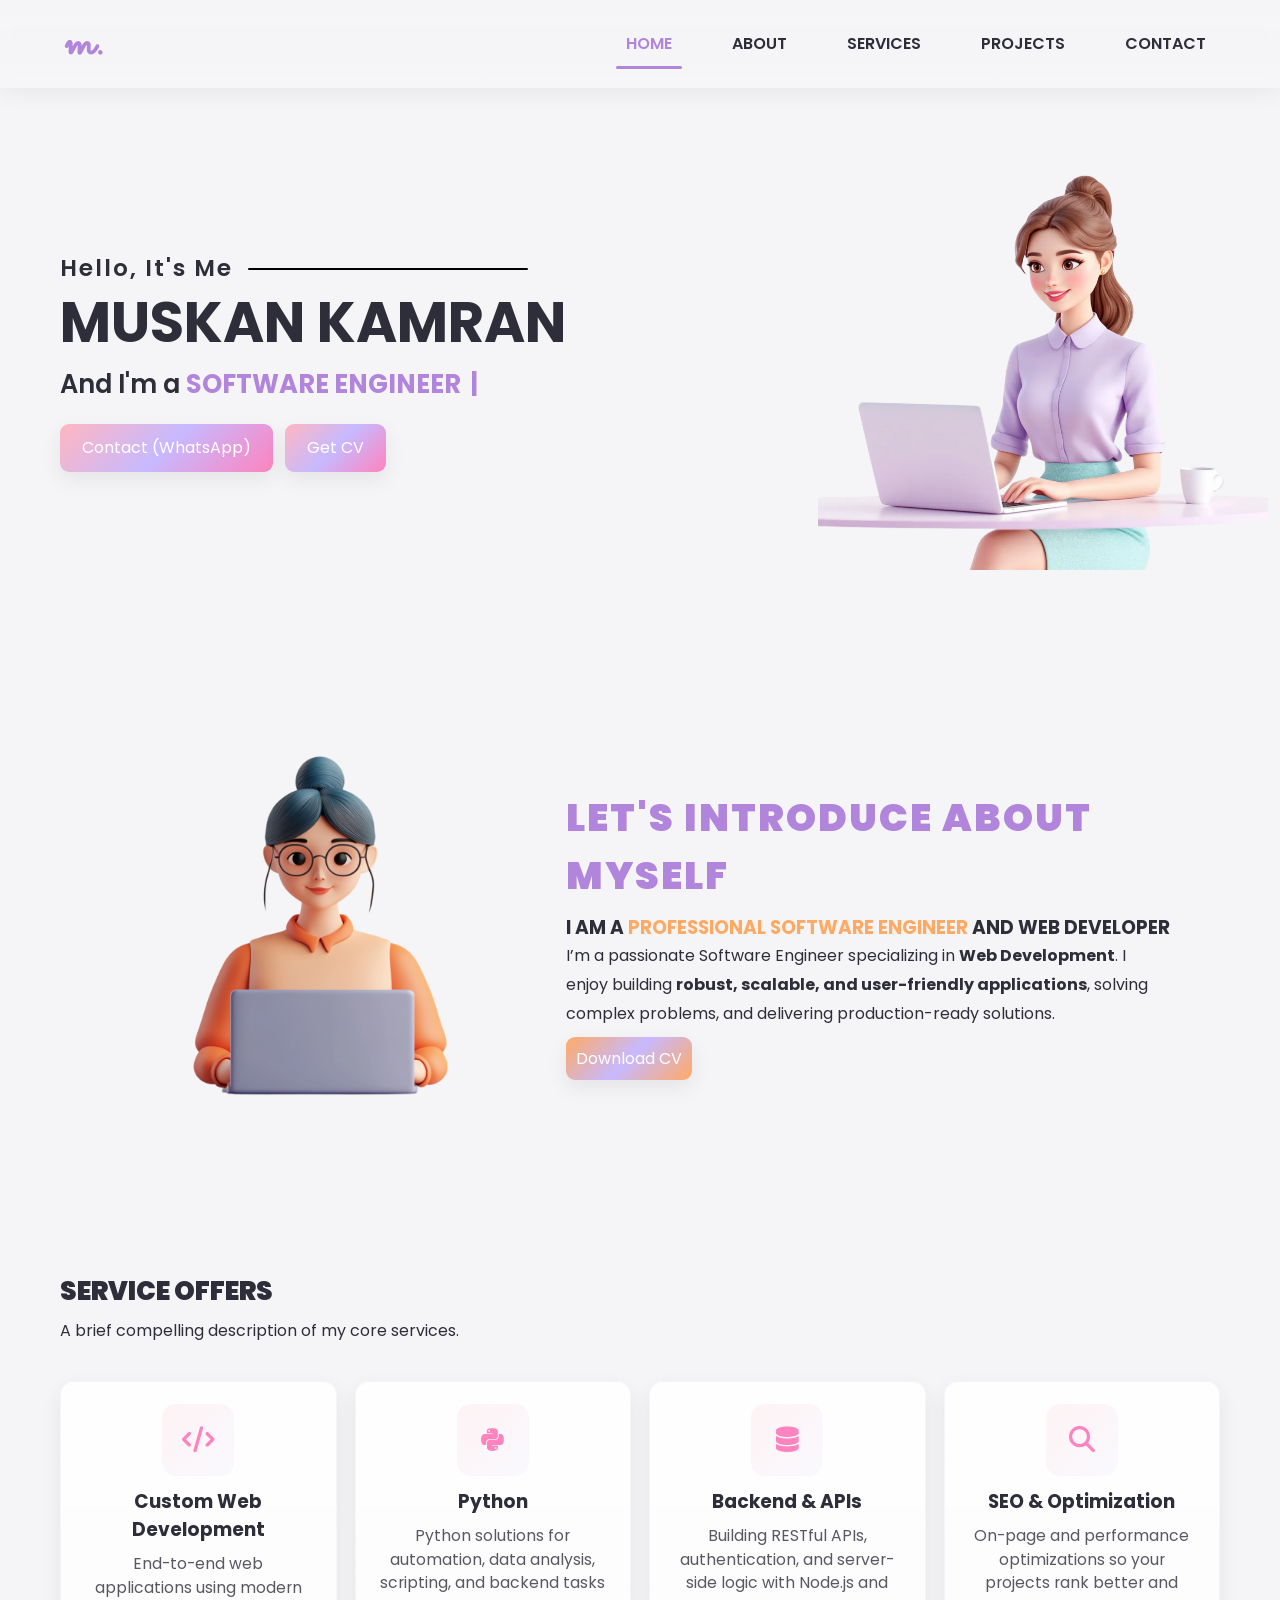
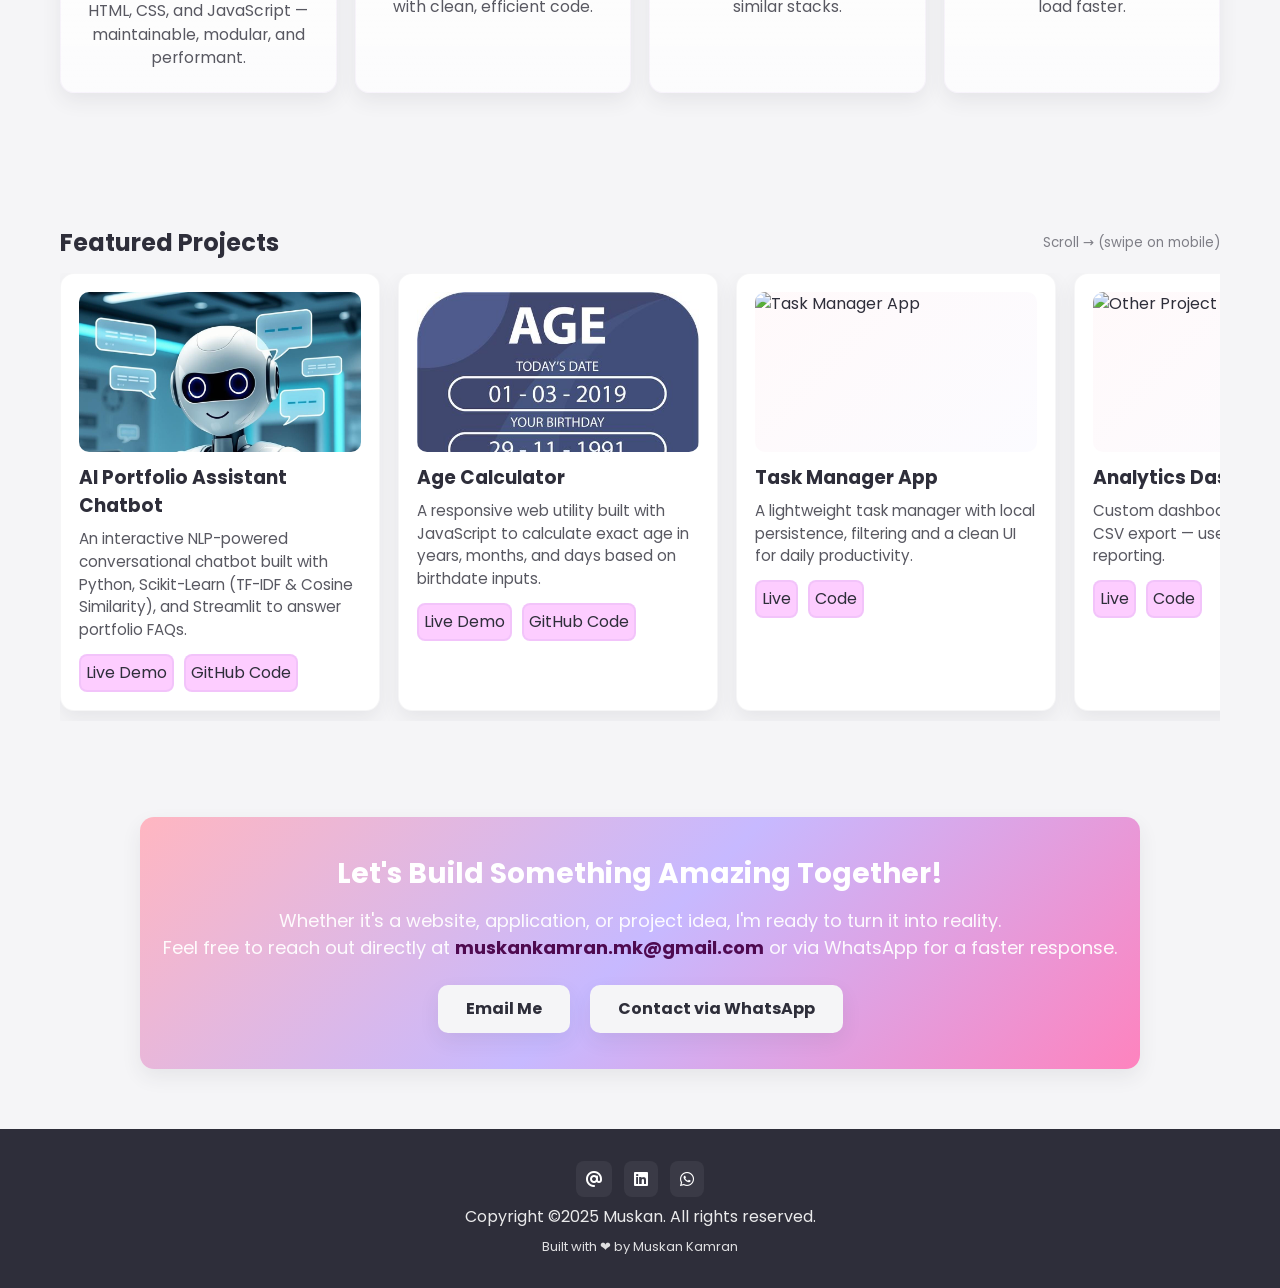
==== commit 6d67d755: "Add project images and update index.html" ====
--- a/index.html
+++ b/index.html
@@ -151,7 +151,7 @@
         <article class="project-card reveal">
           <div class="thumb">
             <!-- Project Image/Icon Placeholder -->
-            <img src="images/project1.png" alt="AI Portfolio Chatbot">
+            <img src="images/ai-chatbot.jpg" alt="AI Portfolio Chatbot">
           </div>
           <h3>AI Portfolio Assistant Chatbot</h3>
           <p>An interactive NLP-powered conversational chatbot built with Python, Scikit-Learn (TF-IDF & Cosine Similarity), and Streamlit to answer portfolio FAQs.</p>
@@ -168,13 +168,13 @@
         <!-- Project: Age Calculator -->
         <article class="project-card reveal">
           <div class="thumb">
-            <img src="images/project2.png" alt="Age Calculator Application">
+            <img src="images/age-calculator.jpg" alt="Age Calculator Application">
           </div>
           <h3>Age Calculator</h3>
           <p>A responsive web utility built with JavaScript to calculate exact age in years, months, and days based on birthdate inputs.</p>
           <div class="project-links">
             <!-- Agar Live Demo Link ho to href mein URL dalein, warna '#' rehne dein -->
-            <a class="btn-outline" href="#" target="_blank" rel="noopener">Live Demo</a>
+            <a class="btn-outline" href="https://muski504.github.io/Age_Calculator/" target="_blank" rel="noopener">Live Demo</a>
             <!-- GitHub Repository Link -->
             <a class="btn-outline" href="https://github.com/muski504/Age-Calculator" target="_blank" rel="noopener">GitHub Code</a>
           </div>
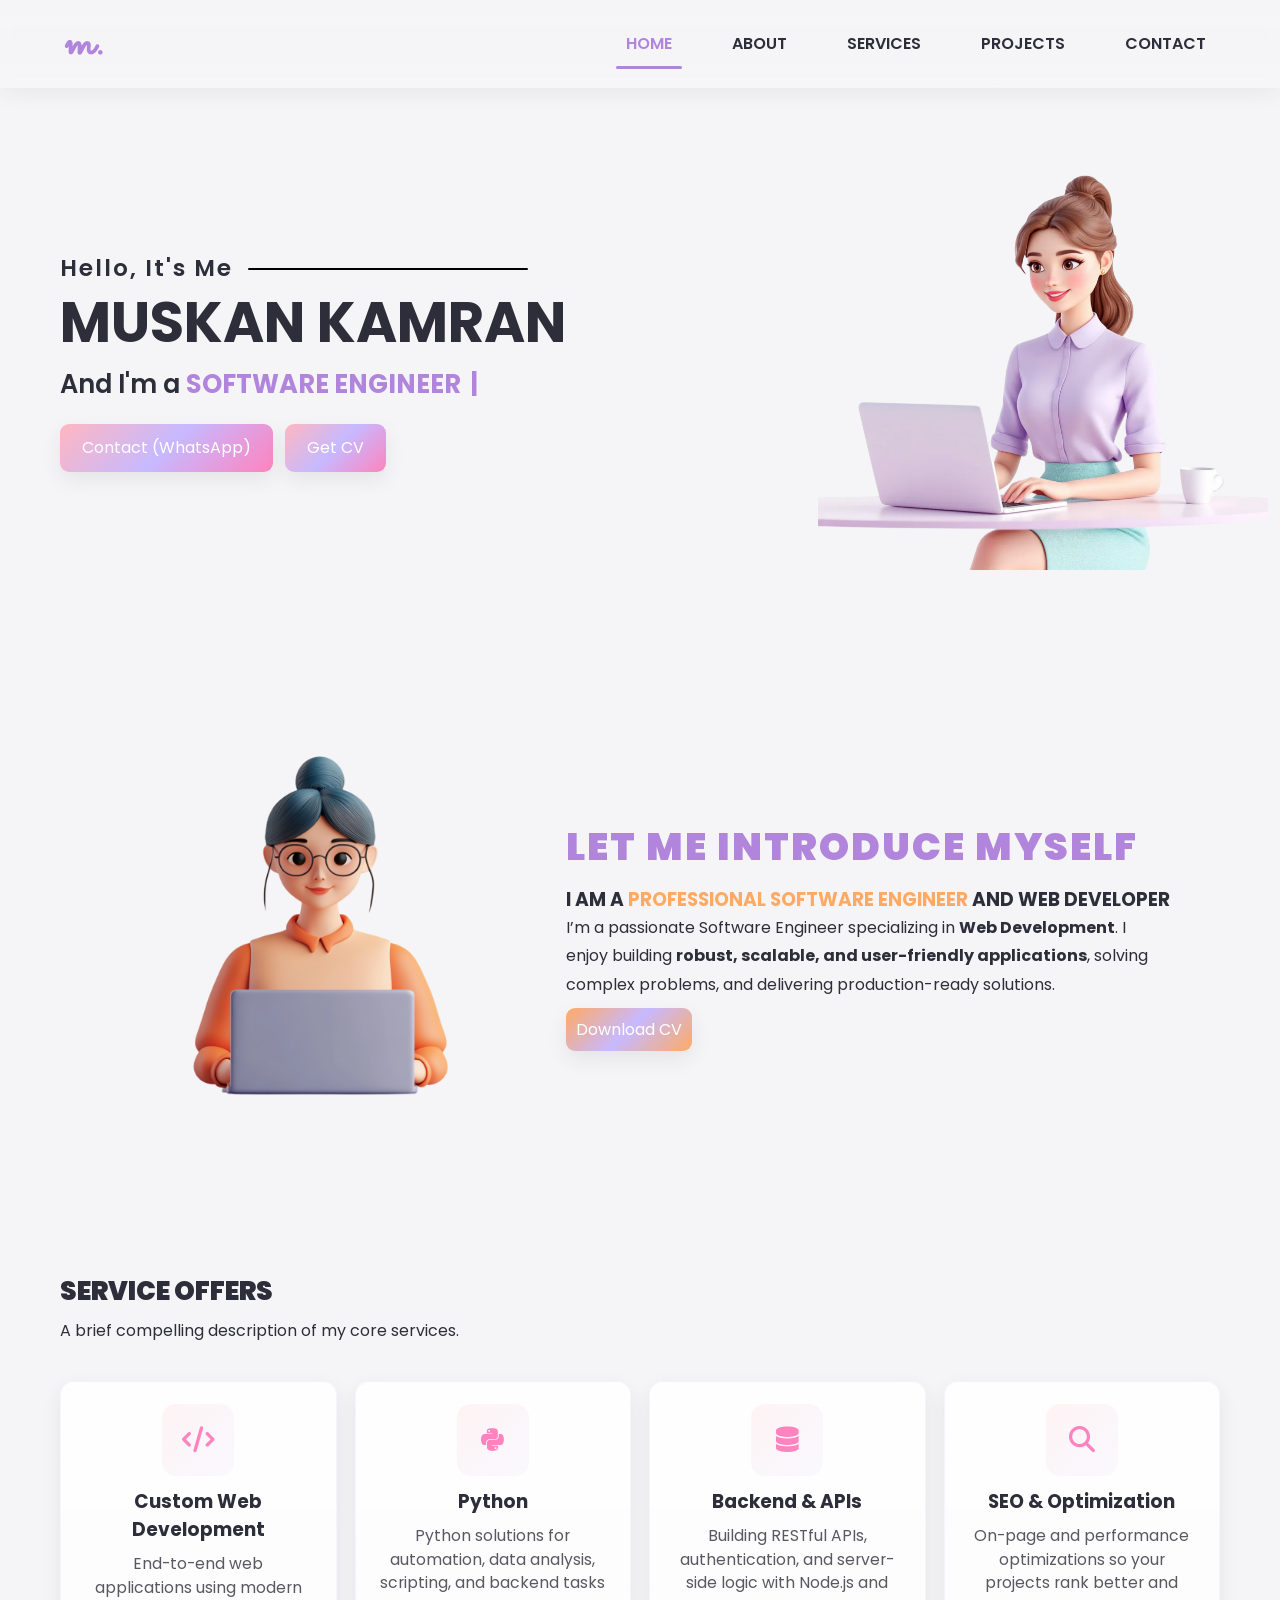
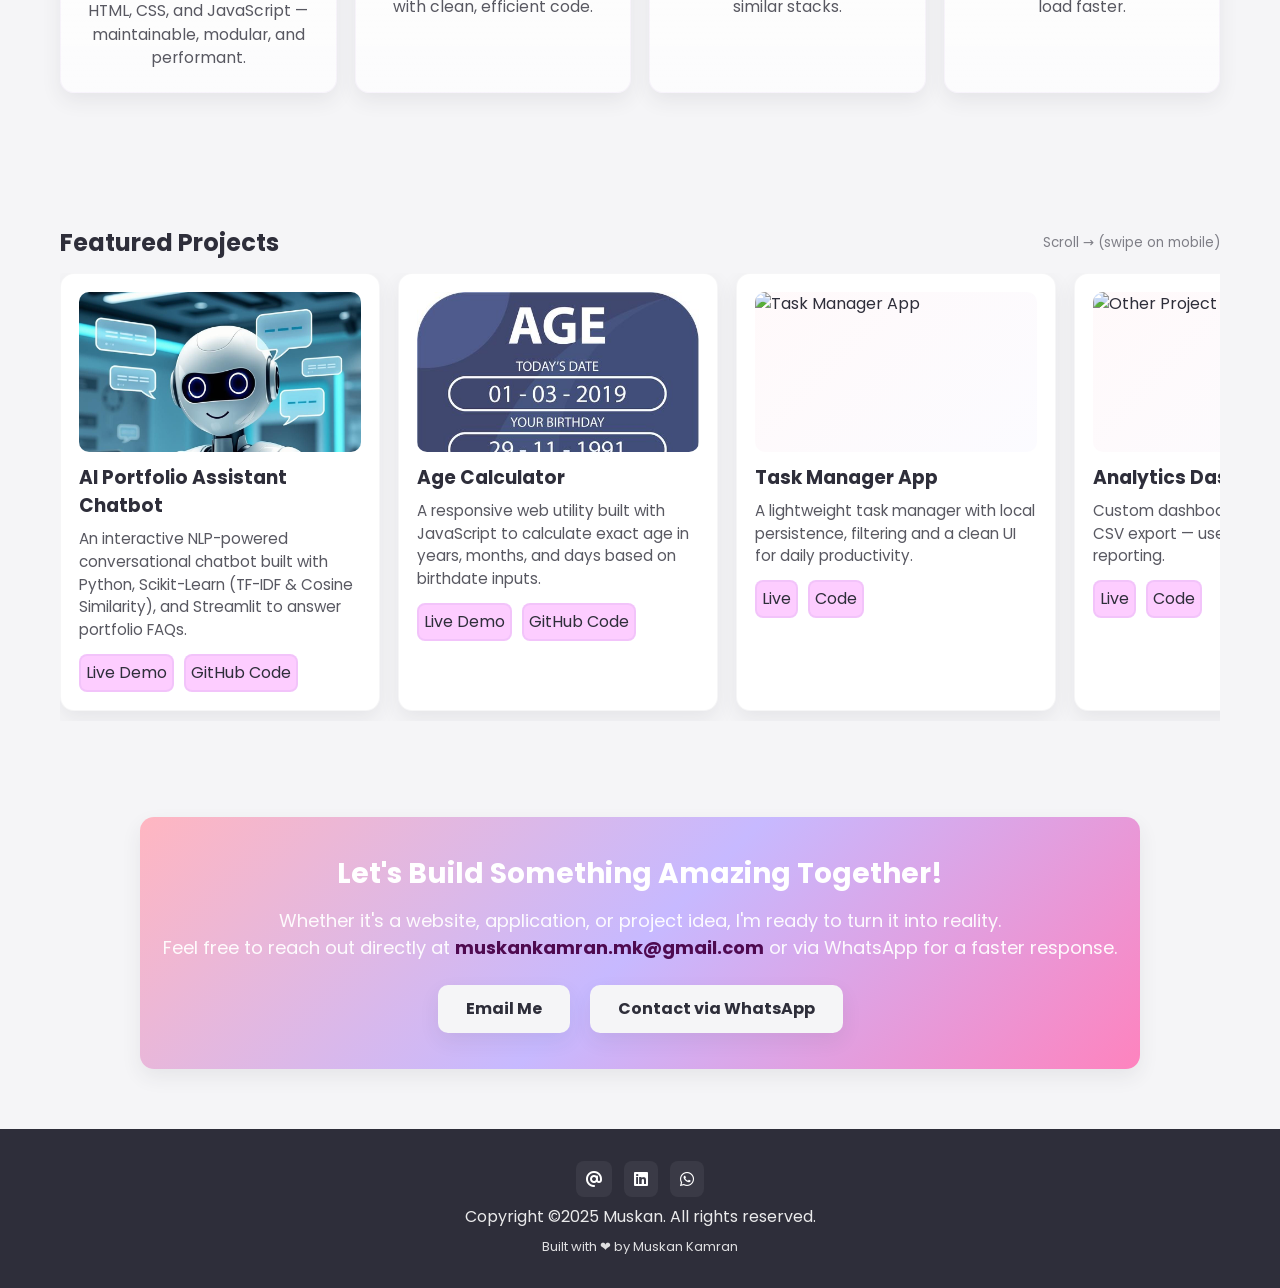
==== commit 7dd06af5: "grammar correction" ====
--- a/index.html
+++ b/index.html
@@ -88,7 +88,7 @@
       </div>
 
       <div class="about-text hidden-right">
-        <div class="section-tag reveal">LET'S INTRODUCE ABOUT MYSELF</div>
+        <div class="section-tag reveal">LET ME INTRODUCE MYSELF</div>
         <h3 class="reveal">I AM A <span style="color:var(--peach)">PROFESSIONAL SOFTWARE ENGINEER</span> AND WEB DEVELOPER</h3>
         <p class="reveal">
           I’m a passionate Software Engineer specializing in <strong>Web Development</strong>. I enjoy building <strong>robust, scalable, and user-friendly applications</strong>, solving complex problems, and delivering production-ready solutions.
@@ -174,7 +174,7 @@
           <p>A responsive web utility built with JavaScript to calculate exact age in years, months, and days based on birthdate inputs.</p>
           <div class="project-links">
             <!-- Agar Live Demo Link ho to href mein URL dalein, warna '#' rehne dein -->
-            <a class="btn-outline" href="https://muski504.github.io/Age_Calculator/" target="_blank" rel="noopener">Live Demo</a>
+            <a class="btn-outline" href="https://muski504.github.io/Age-Calculator/" target="_blank" rel="noopener">Live Demo</a>
             <!-- GitHub Repository Link -->
             <a class="btn-outline" href="https://github.com/muski504/Age-Calculator" target="_blank" rel="noopener">GitHub Code</a>
           </div>
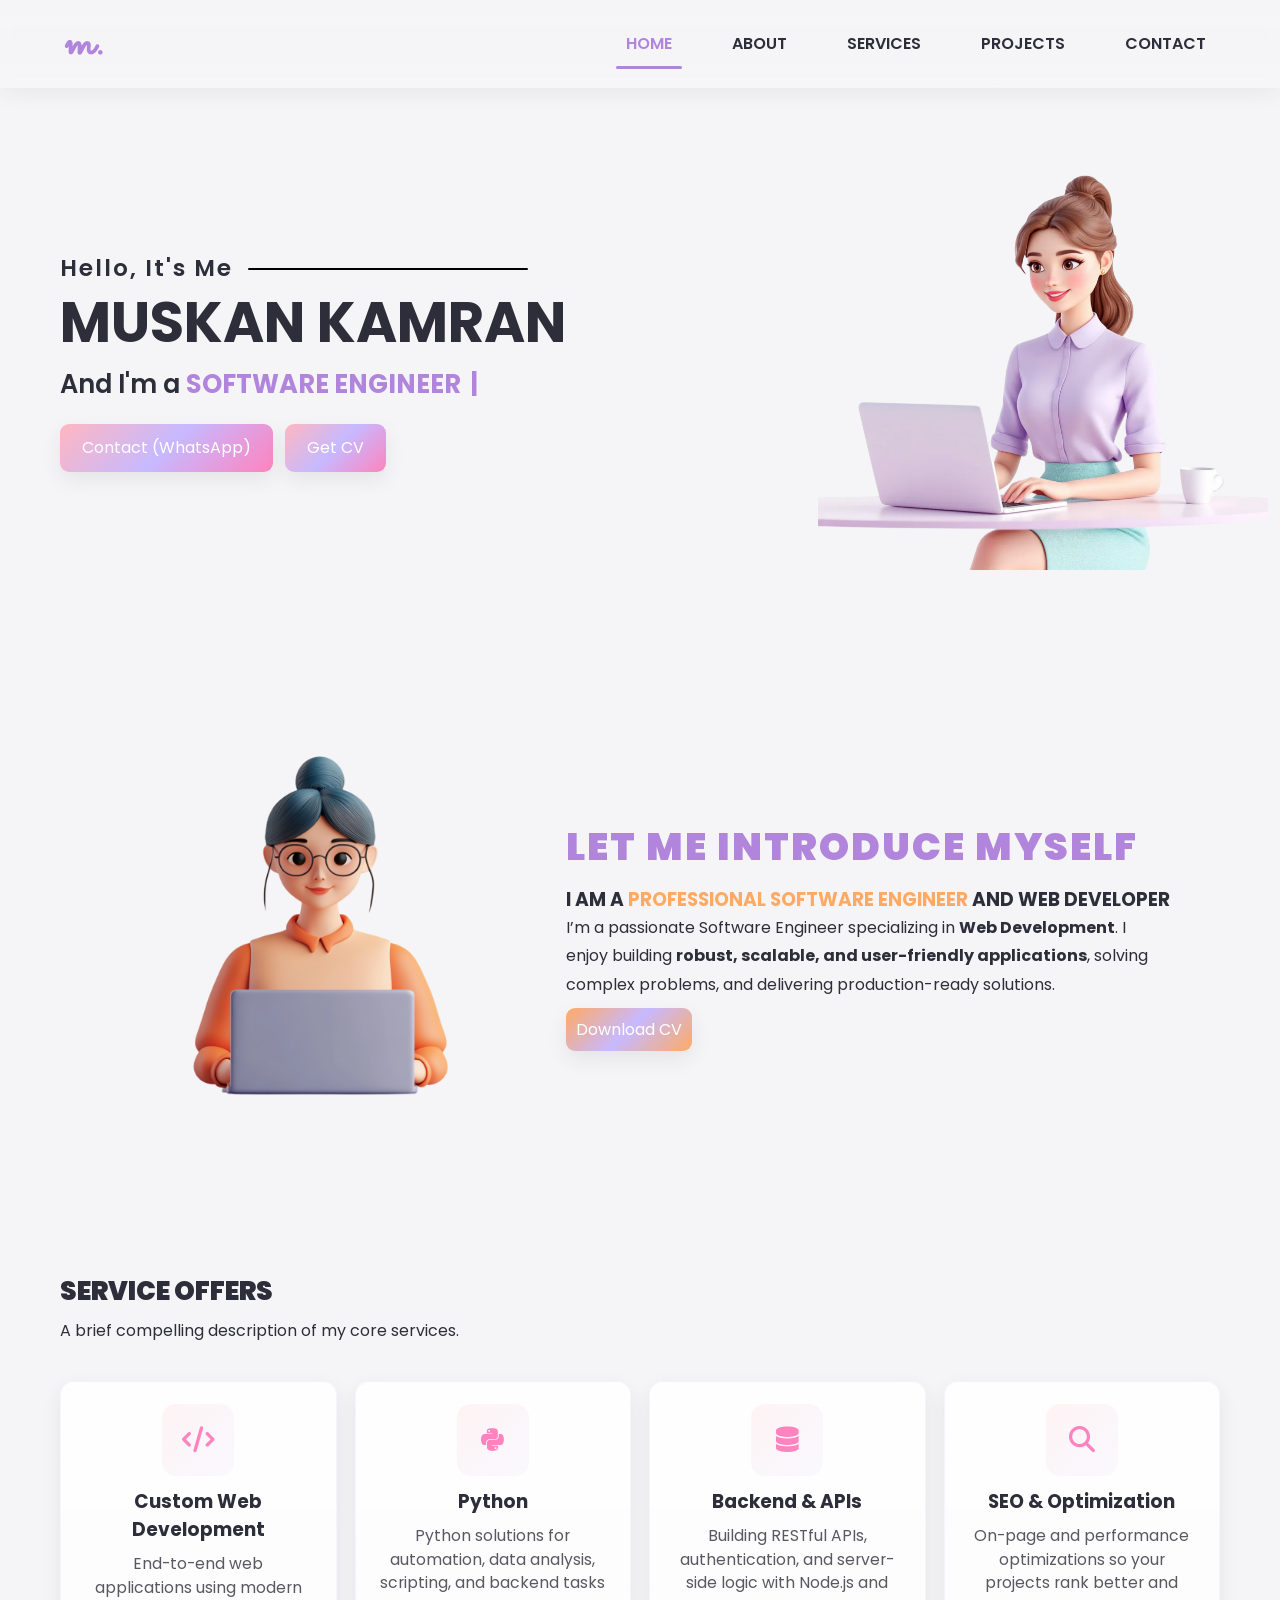
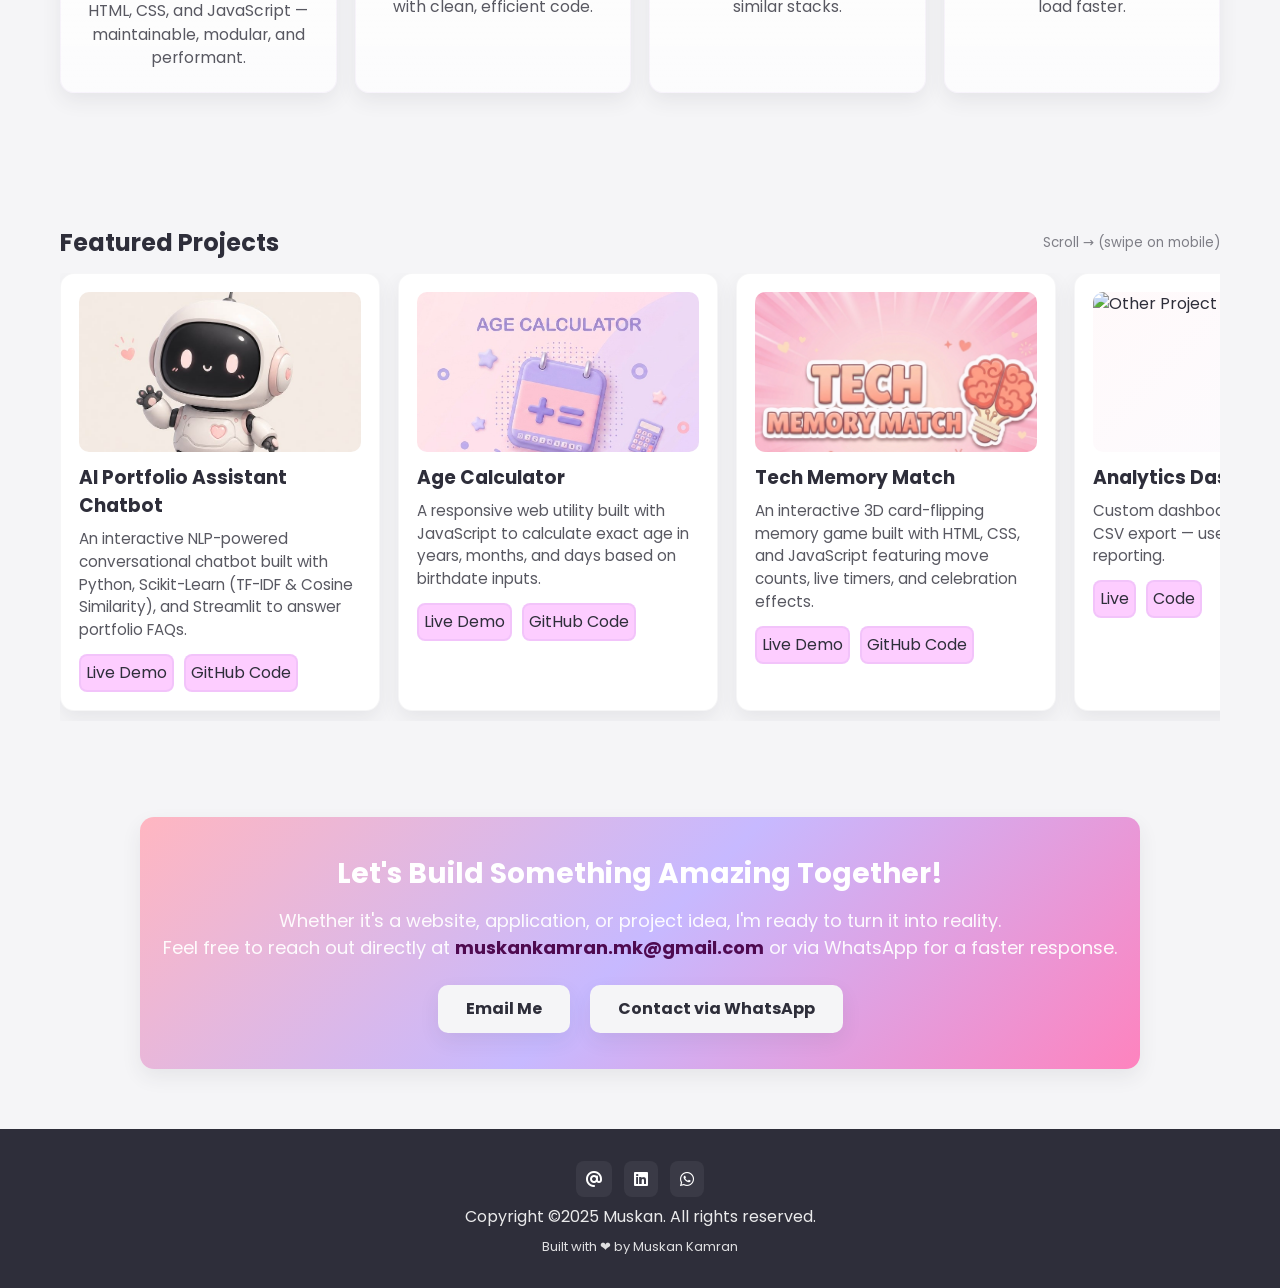
==== commit 9d1acfc7: "adding project 3 and also adding cover image in images folder" ====
--- a/index.html
+++ b/index.html
@@ -182,15 +182,21 @@
 
 
         <!-- Project 3 -->
-        <article class="project-card reveal">
-          <div class="thumb"><img src="images/project3.png" alt="Task Manager App"></div>
-          <h3>Task Manager App</h3>
-          <p>A lightweight task manager with local persistence, filtering and a clean UI for daily productivity.</p>
-          <div class="project-links">
-            <a class="btn-outline" href="#">Live</a>
-            <a class="btn-outline" href="#">Code</a>
-          </div>
-        </article>
+        <!-- Project: Tech Memory Match -->
+        <article class="project-card reveal">
+          <div class="thumb">
+            <img src="images/tech-memory-game.png" alt="Tech Memory Match Game">
+          </div>
+          <h3>Tech Memory Match</h3>
+          <p>An interactive 3D card-flipping memory game built with HTML, CSS, and JavaScript featuring move counts, live timers, and celebration effects.</p>
+          <div class="project-links">
+            <!-- Live Demo Link -->
+            <a class="btn-outline" href="https://muski504.github.io/Tech-Memory-Match/" target="_blank" rel="noopener">Live Demo</a>
+            <!-- GitHub Repository Link -->
+            <a class="btn-outline" href="https://github.com/muski504/Tech-Memory-Match" target="_blank" rel="noopener">GitHub Code</a>
+          </div>
+        </article>
+
 
         <!-- Project 4 (example) -->
         <article class="project-card reveal">
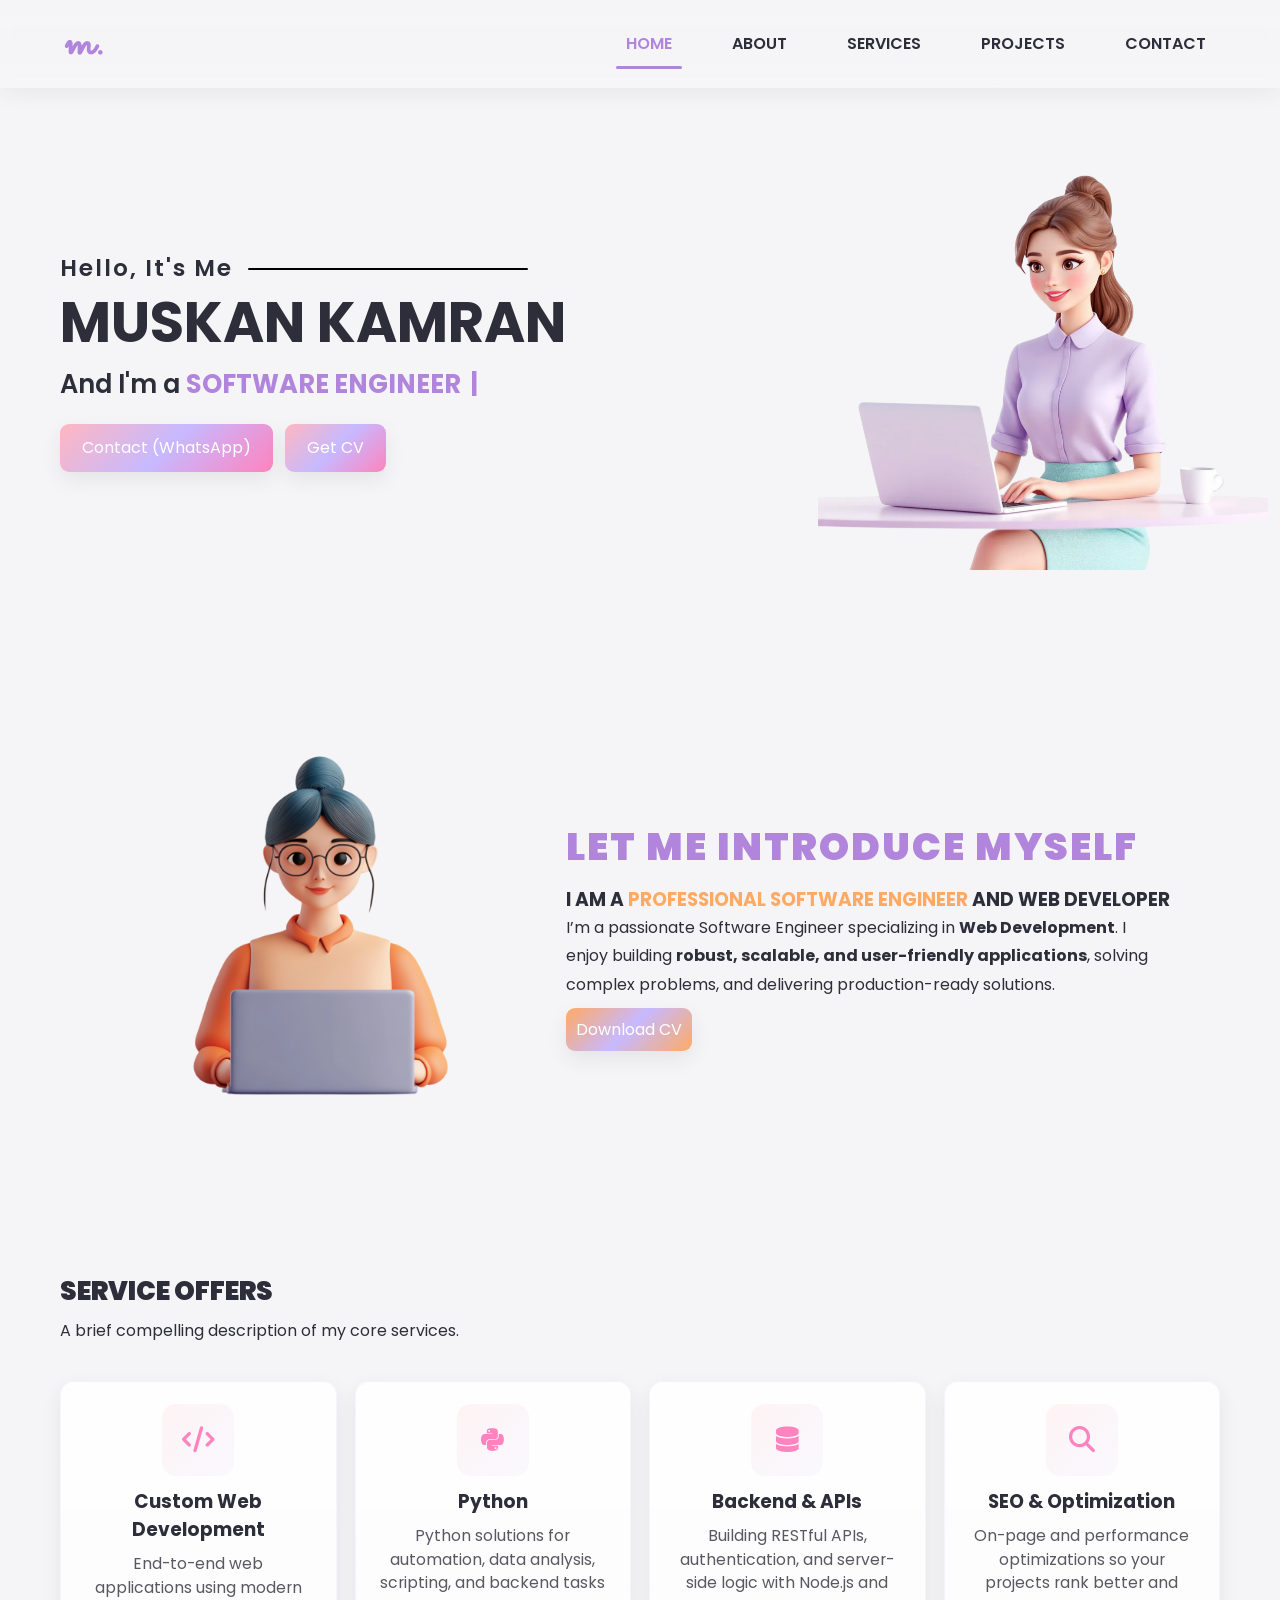
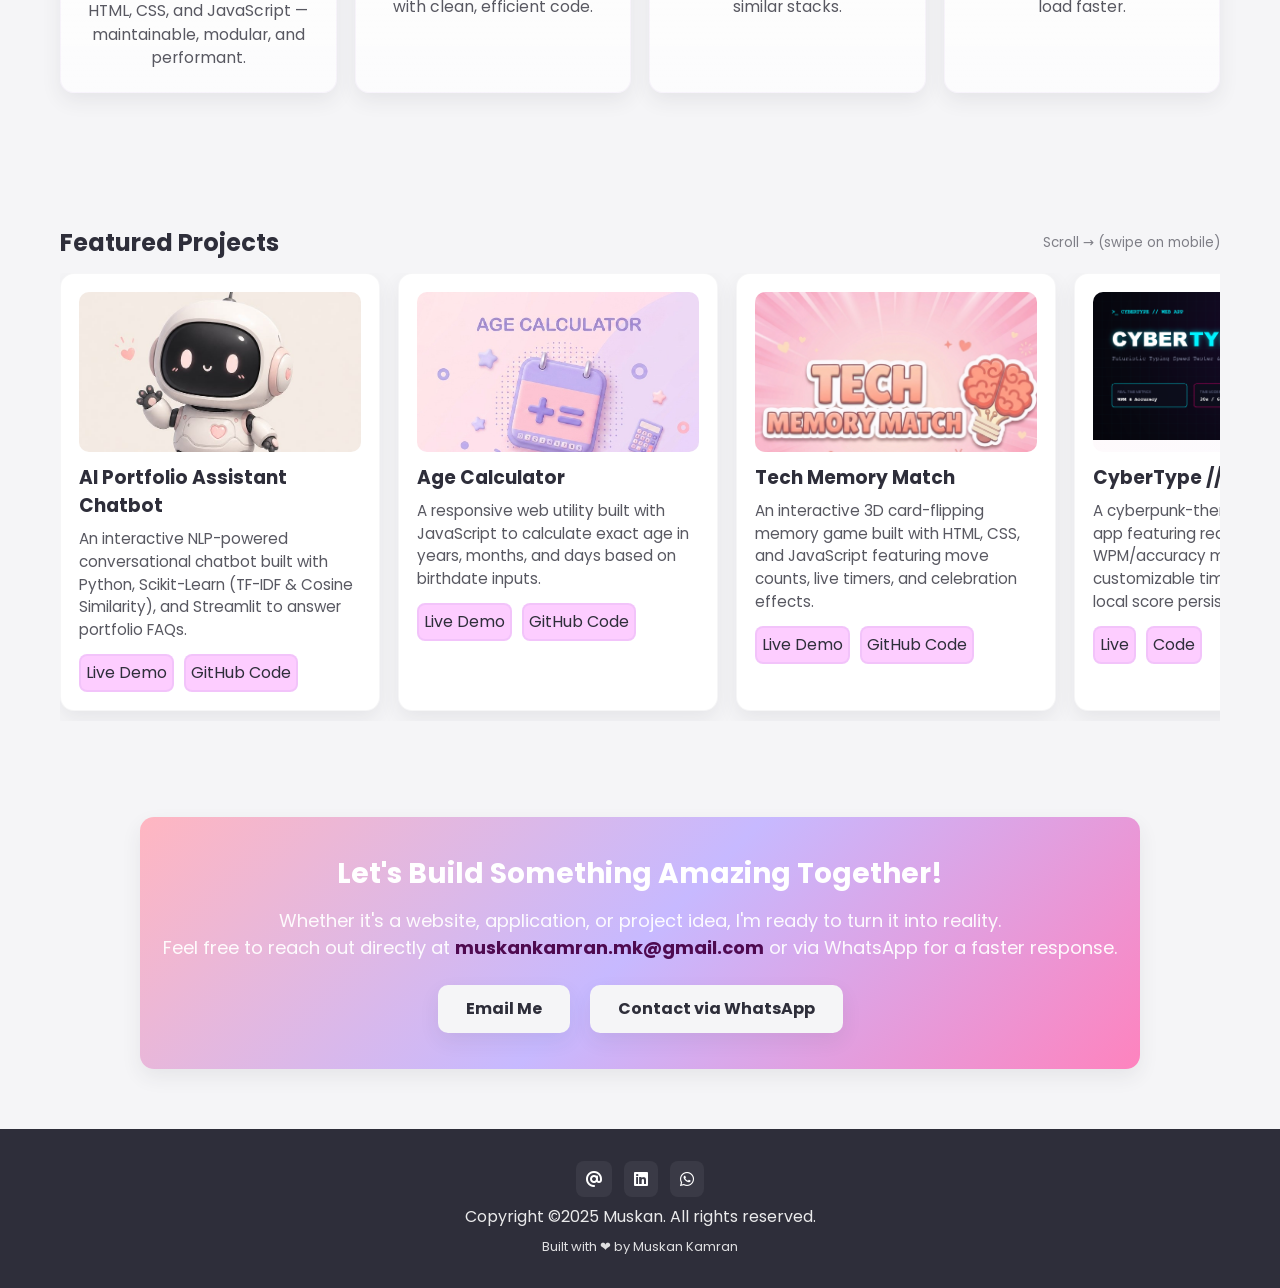
==== commit 3cce6827: "adding new project CyberType / Speed Tester" ====
--- a/index.html
+++ b/index.html
@@ -199,13 +199,14 @@
 
 
         <!-- Project 4 (example) -->
-        <article class="project-card reveal">
-          <div class="thumb"><img src="images/project4.png" alt="Other Project"></div>
-          <h3>Analytics Dashboard</h3>
-          <p>Custom dashboard with charts and CSV export — used for insights and reporting.</p>
-          <div class="project-links">
-            <a class="btn-outline" href="#">Live</a>
-            <a class="btn-outline" href="#">Code</a>
+        <!-- Project 4: CyberType Speed Tester -->
+        <article class="project-card reveal">
+          <div class="thumb"><img src="images/cybertype-cover.png" alt="CyberType Speed Tester"></div>
+          <h3>CyberType // Speed Tester</h3>
+          <p>A cyberpunk-themed typing speed app featuring real-time WPM/accuracy metrics, customizable timers (30s–120s), and local score persistence.</p>
+          <div class="project-links">
+            <a class="btn-outline" href="https://muski504.github.io/CyberType-Speed-Tester/" target="_blank" rel="noopener noreferrer">Live</a>
+            <a class="btn-outline" href="https://github.com/muski504/CyberType-Speed-Tester" target="_blank" rel="noopener noreferrer">Code</a>
           </div>
         </article>
       </div>
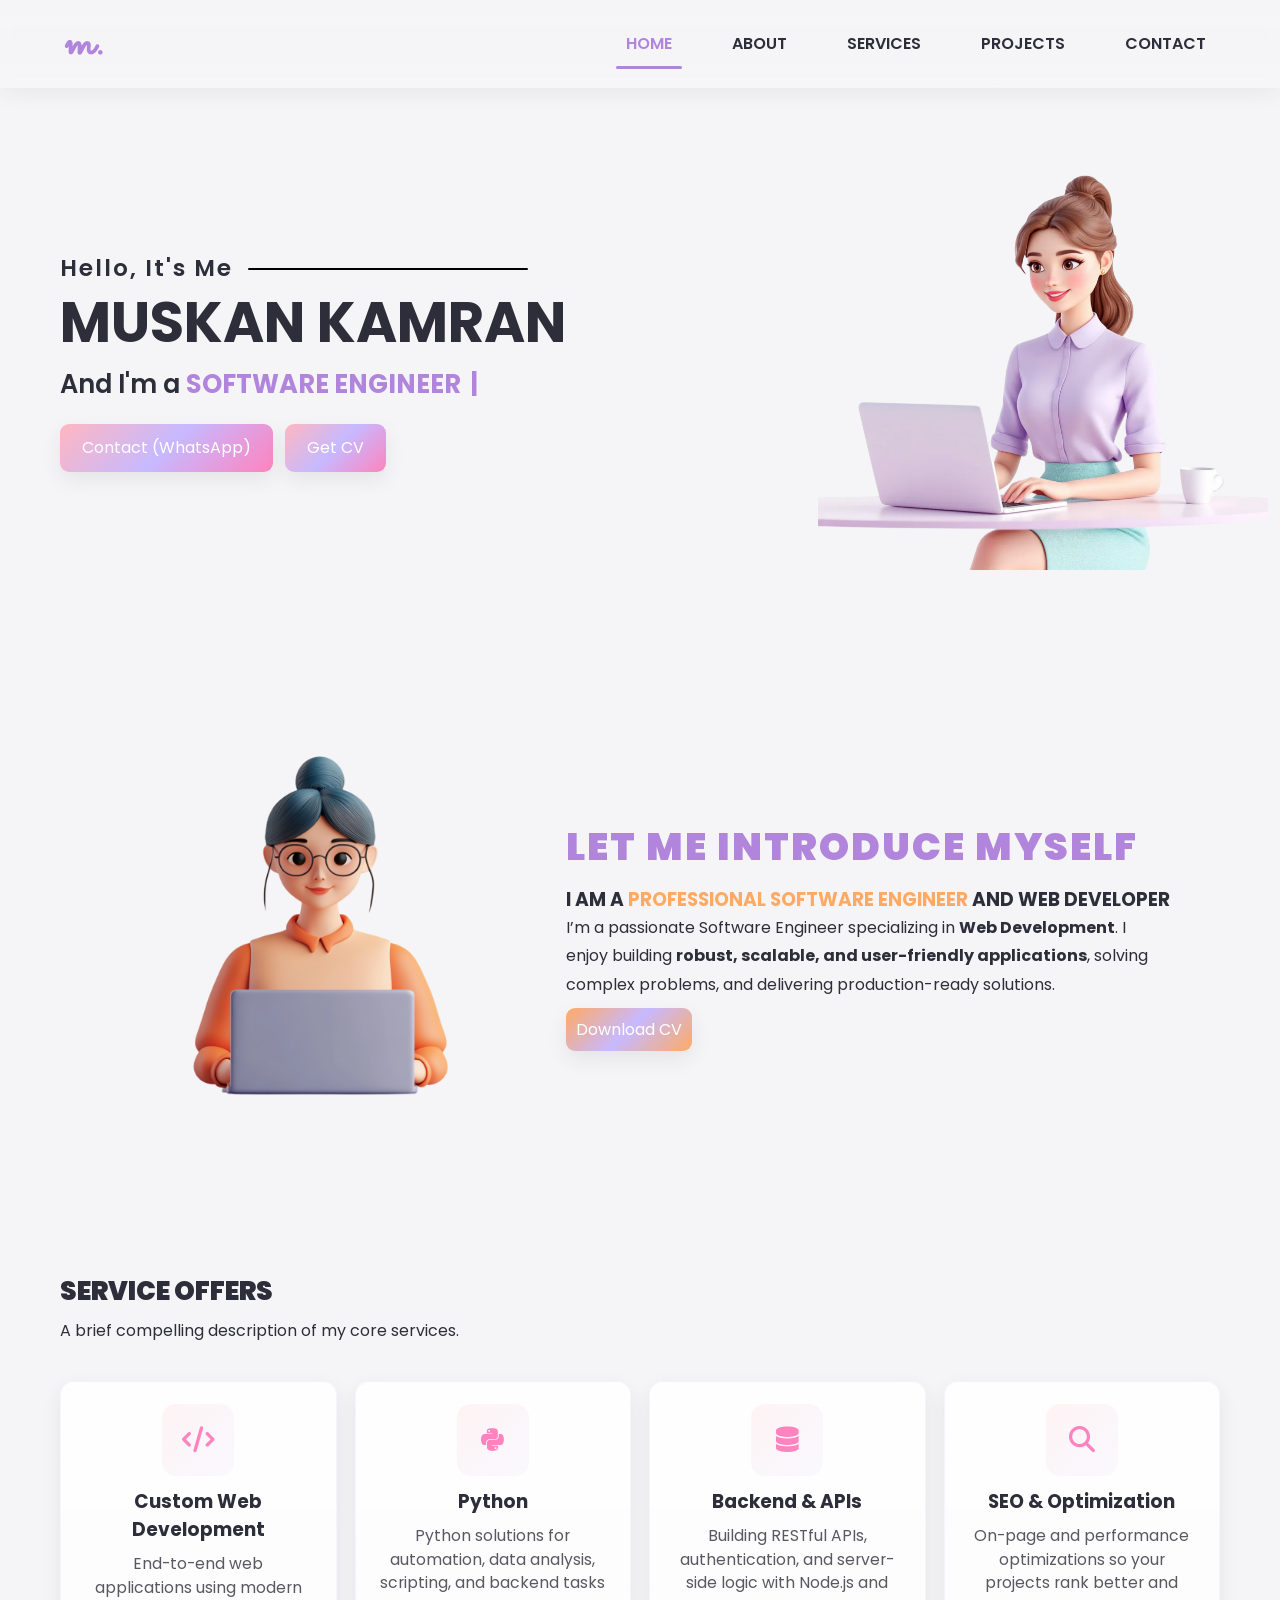
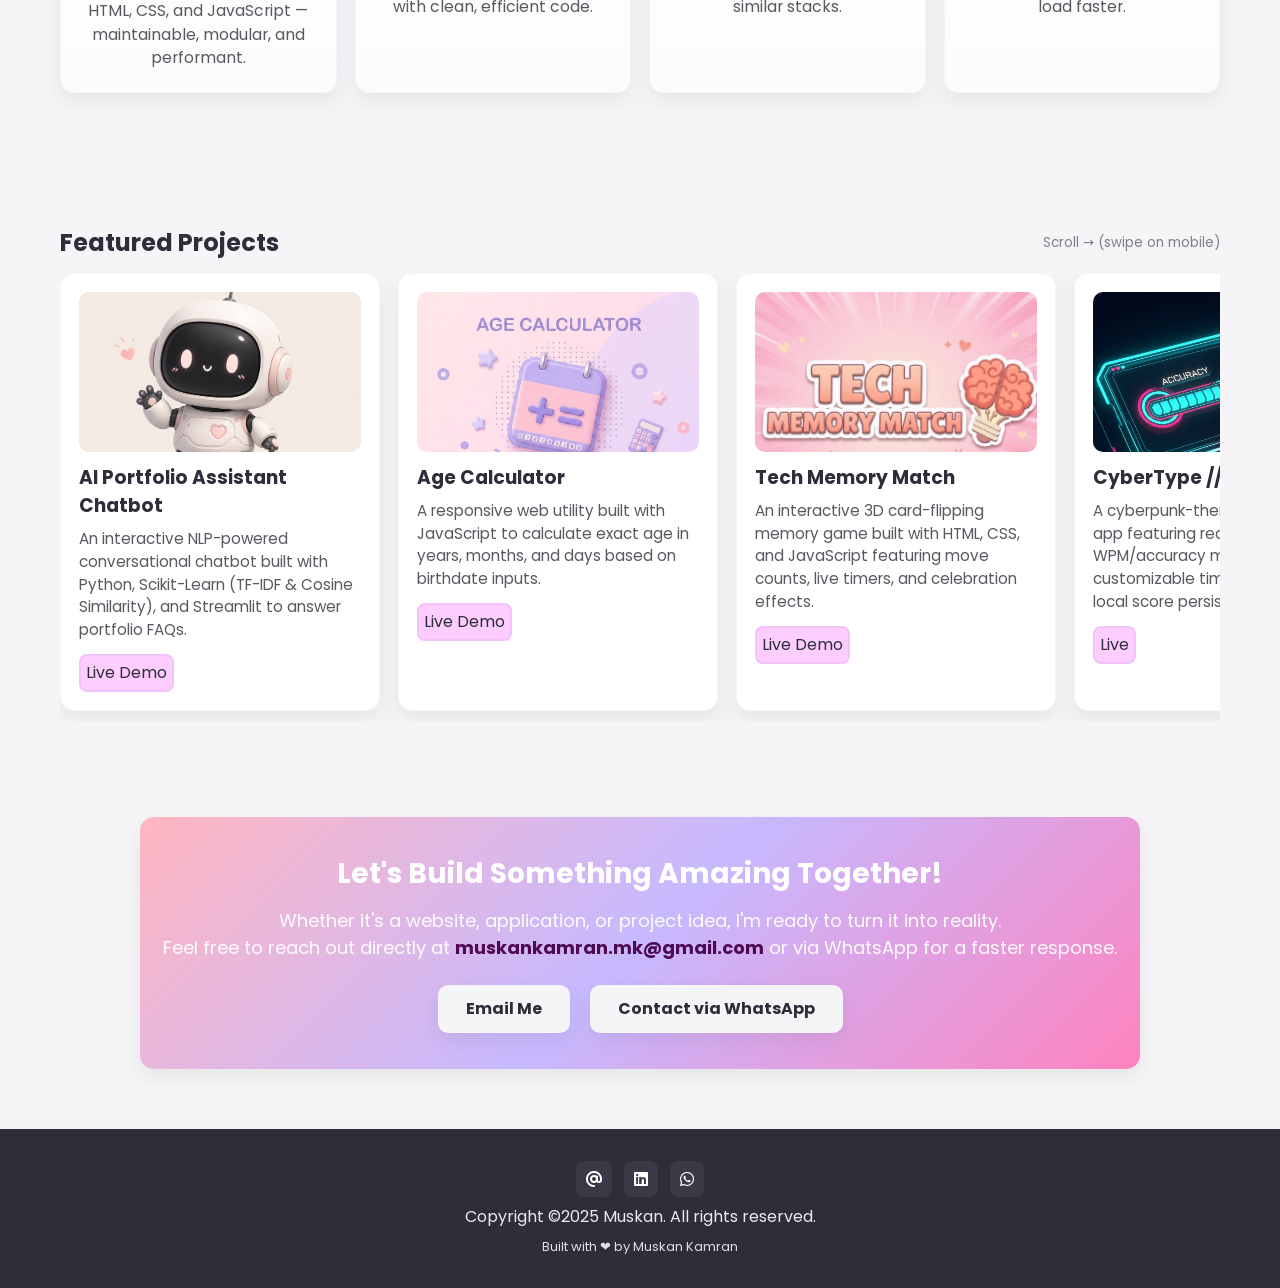
==== commit 60d3cd49: "changing CV" ====
--- a/index.html
+++ b/index.html
@@ -158,8 +158,6 @@
           <div class="project-links">
             <!-- Streamlit Live Link -->
             <a class="btn-outline" href="https://faqchatbot-m.streamlit.app/" target="_blank" rel="noopener">Live Demo</a>
-            <!-- GitHub Repository Link -->
-            <a class="btn-outline" href="https://github.com/muski504/FAQ_Chatbot" target="_blank" rel="noopener">GitHub Code</a>
           </div>
         </article>
 
@@ -175,8 +173,6 @@
           <div class="project-links">
             <!-- Agar Live Demo Link ho to href mein URL dalein, warna '#' rehne dein -->
             <a class="btn-outline" href="https://muski504.github.io/Age-Calculator/" target="_blank" rel="noopener">Live Demo</a>
-            <!-- GitHub Repository Link -->
-            <a class="btn-outline" href="https://github.com/muski504/Age-Calculator" target="_blank" rel="noopener">GitHub Code</a>
           </div>
         </article>
 
@@ -192,13 +188,11 @@
           <div class="project-links">
             <!-- Live Demo Link -->
             <a class="btn-outline" href="https://muski504.github.io/Tech-Memory-Match/" target="_blank" rel="noopener">Live Demo</a>
-            <!-- GitHub Repository Link -->
-            <a class="btn-outline" href="https://github.com/muski504/Tech-Memory-Match" target="_blank" rel="noopener">GitHub Code</a>
-          </div>
-        </article>
-
-
-        <!-- Project 4 (example) -->
+          </div>
+        </article>
+
+
+        <!-- Project 4-->
         <!-- Project 4: CyberType Speed Tester -->
         <article class="project-card reveal">
           <div class="thumb"><img src="images/cybertype-cover.png" alt="CyberType Speed Tester"></div>
@@ -206,7 +200,6 @@
           <p>A cyberpunk-themed typing speed app featuring real-time WPM/accuracy metrics, customizable timers (30s–120s), and local score persistence.</p>
           <div class="project-links">
             <a class="btn-outline" href="https://muski504.github.io/CyberType-Speed-Tester/" target="_blank" rel="noopener noreferrer">Live</a>
-            <a class="btn-outline" href="https://github.com/muski504/CyberType-Speed-Tester" target="_blank" rel="noopener noreferrer">Code</a>
           </div>
         </article>
       </div>
@@ -223,7 +216,6 @@
         <a href="mailto:muskankamran.mk@gmail.com" class="btn btn-secondary">Email Me</a>
         <a id="whatsapp-link" href="#" target="_blank" class="btn btn-secondary">Contact via WhatsApp</a>
         </div>
-        
     </div>
     </section>
 
